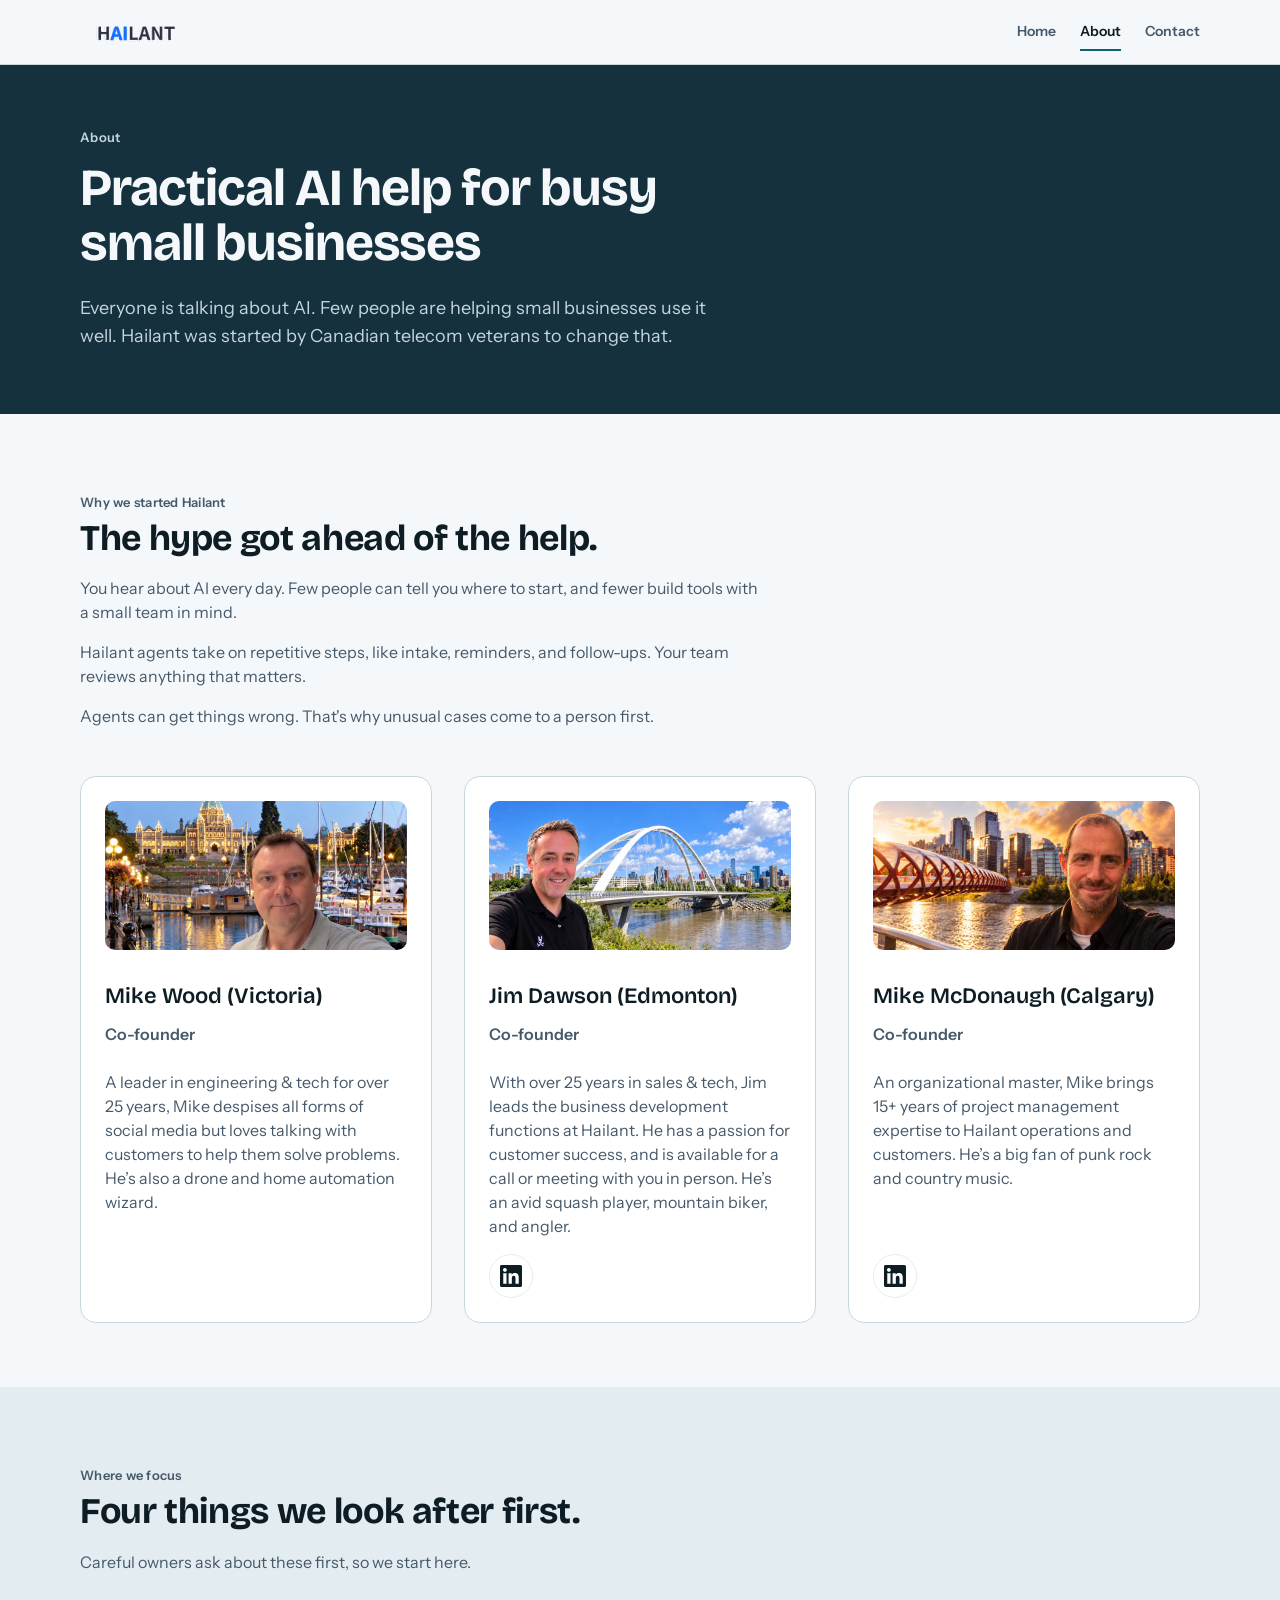
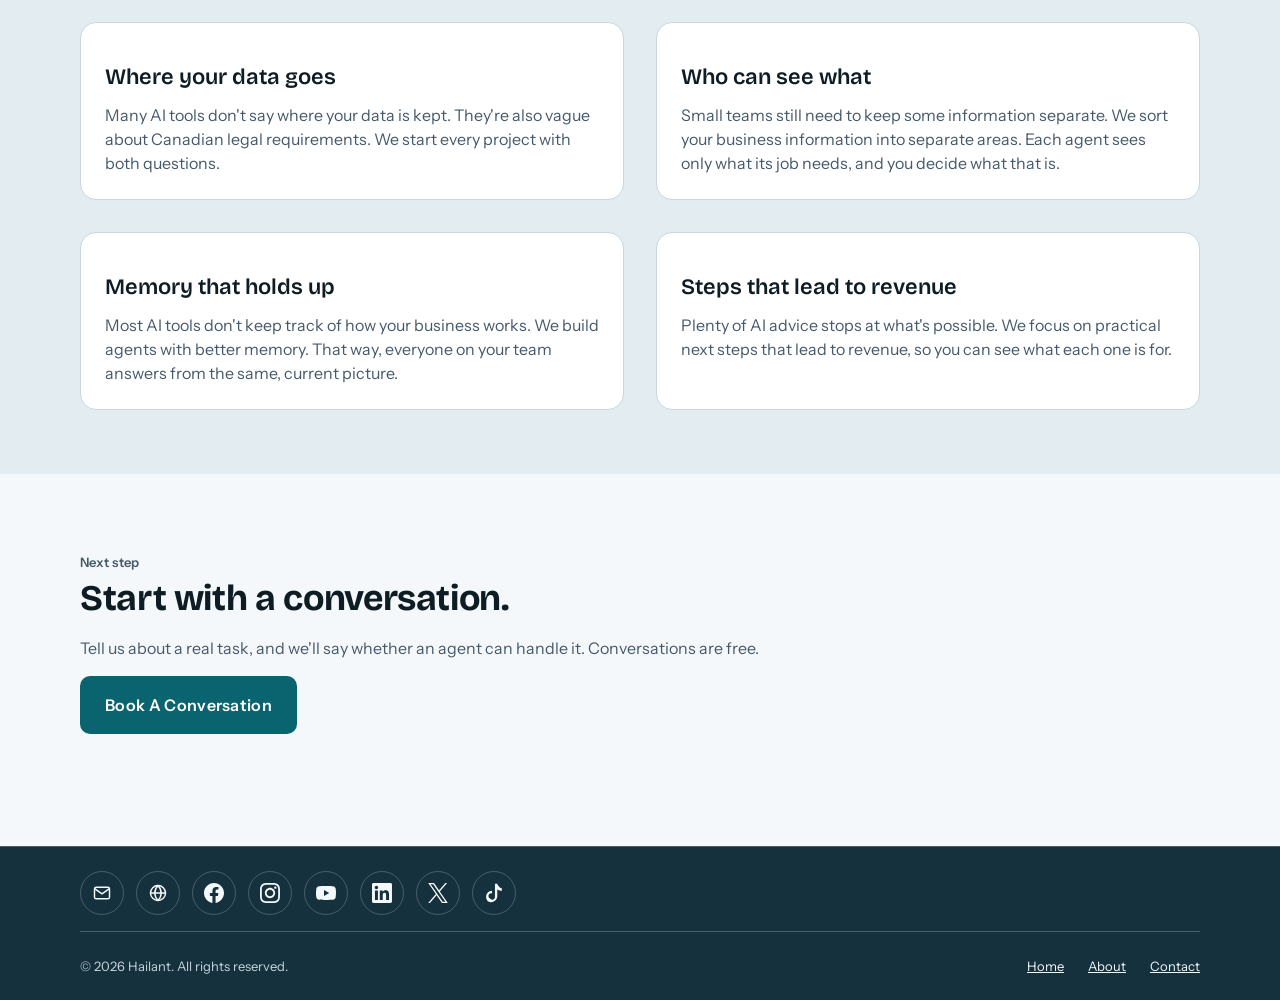
==== about.html @ cb589048 "Point the footer website icon at https://hailant.ca Co-Authored-By: Claude Sonnet 5.5 <noreply@anthr" ====
<!doctype html>
<html lang="en-CA">
<head>
  <meta charset="utf-8">
  <meta name="viewport" content="width=device-width, initial-scale=1">
  <meta name="color-scheme" content="light dark">
  <title>About | Hailant</title>
  <meta name="description" content="Hailant was started by Canadian telecom veterans to give small businesses practical AI help, with clear answers on data, access, and results.">
  <script>document.documentElement.classList.add('js');</script>
  <link rel="preconnect" href="https://fonts.googleapis.com">
  <link rel="preconnect" href="https://fonts.gstatic.com" crossorigin>
  <link href="https://fonts.googleapis.com/css2?family=Bricolage+Grotesque:wght@600;700&family=Instrument+Sans:wght@400;600&display=swap" rel="stylesheet">
  <link rel="stylesheet" href="styles.css">
</head>
<body>
  <a class="skip-link" href="#main">Skip to content</a>

  <header class="site-header">
    <div class="container">
      <a class="logo" href="index.html" aria-label="Hailant, home"><img src="hailant-logo.png" alt="Hailant" class="logo-img"></a>
      <button class="menu-toggle" type="button" aria-expanded="false" aria-controls="site-nav">
        <span class="menu-toggle-bars" aria-hidden="true"></span>
        Menu
      </button>
      <nav class="site-nav" id="site-nav" aria-label="Primary">
        <ul class="nav-list">
          <li><a href="index.html">Home</a></li>
          <li><a href="about.html" aria-current="page">About</a></li>
          <li><a href="contact.html">Contact</a></li>
        </ul>
      </nav>
    </div>
  </header>

  <main id="main">
    <section class="page-hero on-storm" aria-labelledby="page-title">
      <div class="container">
        <p class="eyebrow">About</p>
        <h1 id="page-title">Practical AI help for busy small businesses</h1>
        <p class="hero-lede">Everyone is talking about AI. Few people are helping small businesses use it well. Hailant was started by Canadian telecom veterans to change that.</p>
      </div>
    </section>

    <section class="section" aria-labelledby="story-title">
      <div class="container">
        <div class="section-head">
          <p class="eyebrow">Why we started Hailant</p>
          <h2 id="story-title">The hype got ahead of the help.</h2>
          <p>You hear about AI every day. Few people can tell you where to start, and fewer build tools with a small team in mind.</p>
          <p>Hailant agents take on repetitive steps, like intake, reminders, and follow-ups. Your team reviews anything that matters.</p>
          <p>Agents can get things wrong. That's why unusual cases come to a person first.</p>
        </div>

        <!-- Founder names, cities, photos, bios and LinkedIn links are all real. Mike Wood has no LinkedIn link by choice. -->
        <div class="card-grid founders" role="list" aria-label="Founders">
          <article class="card founder-card" role="listitem">
            <img class="founder-photo-wide" src="images/mike-wood-wide.jpg" width="1000" height="494" alt="Mike Wood in front of a harbour and a lit-up historic building at dusk" loading="lazy">
            <h3>Mike Wood (Victoria)</h3>
            <p class="founder-role">Co-founder</p>
            <p>A leader in engineering &amp; tech for over 25 years, Mike despises all forms of social media but loves talking with customers to help them solve problems. He&rsquo;s also a drone and home automation wizard.</p>
          </article>
          <article class="card founder-card" role="listitem">
            <img class="founder-photo-wide" src="images/jim-dawson-wide.jpg" width="1000" height="494" alt="Jim Dawson in front of an arched bridge and a city skyline" loading="lazy">
            <h3>Jim Dawson (Edmonton)</h3>
            <p class="founder-role">Co-founder</p>
            <p>With over 25 years in sales &amp; tech, Jim leads the business development functions at Hailant. He has a passion for customer success, and is available for a call or meeting with you in person. He&rsquo;s an avid squash player, mountain biker, and angler.</p>
            <a class="founder-link" href="https://www.linkedin.com/in/jim-dawson-88377924/" target="_blank" rel="noopener noreferrer" aria-label="Jim Dawson on LinkedIn" title="LinkedIn"><svg viewBox="0 0 256 256" width="22" height="22" fill="currentColor" aria-hidden="true" focusable="false"><path d="M218.123122,218.127392 L180.191928,218.127392 L180.191928,158.724263 C180.191928,144.559023 179.939053,126.323993 160.463756,126.323993 C140.707926,126.323993 137.685284,141.757585 137.685284,157.692986 L137.685284,218.123441 L99.7540894,218.123441 L99.7540894,95.9665207 L136.168036,95.9665207 L136.168036,112.660562 L136.677736,112.660562 C144.102746,99.9650027 157.908637,92.3824528 172.605689,92.9280076 C211.050535,92.9280076 218.138927,118.216023 218.138927,151.114151 L218.123122,218.127392 Z M56.9550587,79.2685282 C44.7981969,79.2707099 34.9413443,69.4171797 34.9391618,57.260052 C34.93698,45.1029244 44.7902948,35.2458562 56.9471566,35.2436736 C69.1040185,35.2414916 78.9608713,45.0950217 78.963054,57.2521493 C78.9641017,63.090208 76.6459976,68.6895714 72.5186979,72.8184433 C68.3913982,76.9473153 62.7929898,79.26748 56.9550587,79.2685282 M75.9206558,218.127392 L37.94995,218.127392 L37.94995,95.9665207 L75.9206558,95.9665207 L75.9206558,218.127392 Z M237.033403,0.0182577091 L18.8895249,0.0182577091 C8.57959469,-0.0980923971 0.124827038,8.16056231 -0.001,18.4706066 L-0.001,237.524091 C0.120519052,247.839103 8.57460631,256.105934 18.8895249,255.9977 L237.033403,255.9977 C247.368728,256.125818 255.855922,247.859464 255.999,237.524091 L255.999,18.4548016 C255.851624,8.12438979 247.363742,-0.133792868 237.033403,0.000790807055"/></svg></a>
          </article>
          <article class="card founder-card" role="listitem">
            <img class="founder-photo-wide" src="images/mike-mcdonaugh-wide.jpg" width="1000" height="494" alt="Mike McDonaugh in front of a pedestrian bridge and a city skyline at sunset" loading="lazy">
            <h3>Mike McDonaugh (Calgary)</h3>
            <p class="founder-role">Co-founder</p>
            <p>An organizational master, Mike brings 15+ years of project management expertise to Hailant operations and customers. He&rsquo;s a big fan of punk rock and country music.</p>
            <a class="founder-link" href="https://www.linkedin.com/in/mike-mcdonaugh-pm/" target="_blank" rel="noopener noreferrer" aria-label="Mike McDonaugh on LinkedIn" title="LinkedIn"><svg viewBox="0 0 256 256" width="22" height="22" fill="currentColor" aria-hidden="true" focusable="false"><path d="M218.123122,218.127392 L180.191928,218.127392 L180.191928,158.724263 C180.191928,144.559023 179.939053,126.323993 160.463756,126.323993 C140.707926,126.323993 137.685284,141.757585 137.685284,157.692986 L137.685284,218.123441 L99.7540894,218.123441 L99.7540894,95.9665207 L136.168036,95.9665207 L136.168036,112.660562 L136.677736,112.660562 C144.102746,99.9650027 157.908637,92.3824528 172.605689,92.9280076 C211.050535,92.9280076 218.138927,118.216023 218.138927,151.114151 L218.123122,218.127392 Z M56.9550587,79.2685282 C44.7981969,79.2707099 34.9413443,69.4171797 34.9391618,57.260052 C34.93698,45.1029244 44.7902948,35.2458562 56.9471566,35.2436736 C69.1040185,35.2414916 78.9608713,45.0950217 78.963054,57.2521493 C78.9641017,63.090208 76.6459976,68.6895714 72.5186979,72.8184433 C68.3913982,76.9473153 62.7929898,79.26748 56.9550587,79.2685282 M75.9206558,218.127392 L37.94995,218.127392 L37.94995,95.9665207 L75.9206558,95.9665207 L75.9206558,218.127392 Z M237.033403,0.0182577091 L18.8895249,0.0182577091 C8.57959469,-0.0980923971 0.124827038,8.16056231 -0.001,18.4706066 L-0.001,237.524091 C0.120519052,247.839103 8.57460631,256.105934 18.8895249,255.9977 L237.033403,255.9977 C247.368728,256.125818 255.855922,247.859464 255.999,237.524091 L255.999,18.4548016 C255.851624,8.12438979 247.363742,-0.133792868 237.033403,0.000790807055"/></svg></a>
          </article>
        </div>
      </div>
    </section>

    <section class="section process" aria-labelledby="gaps-title">
      <div class="container">
        <div class="section-head">
          <p class="eyebrow">Where we focus</p>
          <h2 id="gaps-title">Four things we look after first.</h2>
          <p>Careful owners ask about these first, so we start here.</p>
        </div>

        <div class="card-grid card-grid-2">
          <article class="card">
            <h3>Where your data goes</h3>
            <p>Many AI tools don't say where your data is kept. They're also vague about Canadian legal requirements. We start every project with both questions.</p>
          </article>

          <article class="card">
            <h3>Who can see what</h3>
            <p>Small teams still need to keep some information separate. We sort your business information into separate areas. Each agent sees only what its job needs, and you decide what that is.</p>
          </article>

          <article class="card">
            <h3>Memory that holds up</h3>
            <p>Most AI tools don't keep track of how your business works. We build agents with better memory. That way, everyone on your team answers from the same, current picture.</p>
          </article>

          <article class="card">
            <h3>Steps that lead to revenue</h3>
            <p>Plenty of AI advice stops at what's possible. We focus on practical next steps that lead to revenue, so you can see what each one is for.</p>
          </article>
        </div>
      </div>
    </section>

    <section class="section" aria-labelledby="cta-title">
      <div class="container">
        <div class="section-head">
          <p class="eyebrow">Next step</p>
          <h2 id="cta-title">Start with a conversation.</h2>
          <p>Tell us about a real task, and we'll say whether an agent can handle it. Conversations are free.</p>
          <p><a class="btn btn-brand btn-lg" href="contact.html">Book A Conversation</a></p>
        </div>
      </div>
    </section>
  </main>

  <footer class="site-footer">
    <div class="container social-row">
      <!-- TODO: replace the Facebook, Instagram, YouTube, LinkedIn, X and TikTok links with Hailant's own profile URLs. -->
      <ul class="social-links" aria-label="Find us online">
          <li><a href="mailto:info@hailant.ca" aria-label="Email" title="Email"><svg viewBox="0 0 24 24" width="18" height="18" fill="none" stroke="currentColor" stroke-width="1.75" stroke-linecap="round" stroke-linejoin="round" aria-hidden="true" focusable="false"><rect x="3" y="5" width="18" height="14" rx="2"/><path d="M3.5 7l8.5 6 8.5-6"/></svg></a></li>
          <li><a href="https://hailant.ca" aria-label="Website" title="Website"><svg viewBox="0 0 24 24" width="18" height="18" fill="none" stroke="currentColor" stroke-width="1.75" stroke-linecap="round" stroke-linejoin="round" aria-hidden="true" focusable="false"><circle cx="12" cy="12" r="9"/><path d="M3 12h18"/><path d="M12 3c2.5 2.6 3.8 5.6 3.8 9s-1.3 6.4-3.8 9c-2.5-2.6-3.8-5.6-3.8-9S9.5 5.6 12 3z"/></svg></a></li>
          <li><a href="https://www.facebook.com/" target="_blank" rel="noopener noreferrer" aria-label="Facebook" title="Facebook"><svg viewBox="0 0 256 256" width="18" height="18" fill="currentColor" aria-hidden="true" focusable="false"><path d="M256,128 C256,57.3075 198.6925,0 128,0 C57.3075,0 0,57.3075 0,128 C0,191.8885 46.80775,244.8425 108,254.445 L108,165 L75.5,165 L75.5,128 L108,128 L108,99.8 C108,67.72 127.1095,50 156.3475,50 C170.35175,50 185,52.5 185,52.5 L185,84 L168.8595,84 C152.95875,84 148,93.86675 148,103.98925 L148,128 L183.5,128 L177.825,165 L148,165 L148,254.445 C209.19225,244.8425 256,191.8885 256,128"/></svg></a></li>
          <li><a href="https://www.instagram.com/" target="_blank" rel="noopener noreferrer" aria-label="Instagram" title="Instagram"><svg viewBox="0 0 256 256" width="18" height="18" fill="currentColor" aria-hidden="true" focusable="false"><path d="M127.999746,23.06353 C162.177385,23.06353 166.225393,23.1936027 179.722476,23.8094161 C192.20235,24.3789926 198.979853,26.4642218 203.490736,28.2166477 C209.464938,30.5386501 213.729395,33.3128586 218.208268,37.7917319 C222.687141,42.2706052 225.46135,46.5350617 227.782844,52.5092638 C229.535778,57.0201472 231.621007,63.7976504 232.190584,76.277016 C232.806397,89.7746075 232.93647,93.8226147 232.93647,128.000254 C232.93647,162.177893 232.806397,166.225901 232.190584,179.722984 C231.621007,192.202858 229.535778,198.980361 227.782844,203.491244 C225.46135,209.465446 222.687141,213.729903 218.208268,218.208776 C213.729395,222.687649 209.464938,225.461858 203.490736,227.783352 C198.979853,229.536286 192.20235,231.621516 179.722476,232.191092 C166.227425,232.806905 162.179418,232.936978 127.999746,232.936978 C93.8200742,232.936978 89.772067,232.806905 76.277016,232.191092 C63.7971424,231.621516 57.0196391,229.536286 52.5092638,227.783352 C46.5345536,225.461858 42.2700971,222.687649 37.7912238,218.208776 C33.3123505,213.729903 30.538142,209.465446 28.2166477,203.491244 C26.4637138,198.980361 24.3784845,192.202858 23.808908,179.723492 C23.1930946,166.225901 23.0630219,162.177893 23.0630219,128.000254 C23.0630219,93.8226147 23.1930946,89.7746075 23.808908,76.2775241 C24.3784845,63.7976504 26.4637138,57.0201472 28.2166477,52.5092638 C30.538142,46.5350617 33.3123505,42.2706052 37.7912238,37.7917319 C42.2700971,33.3128586 46.5345536,30.5386501 52.5092638,28.2166477 C57.0196391,26.4642218 63.7971424,24.3789926 76.2765079,23.8094161 C89.7740994,23.1936027 93.8221066,23.06353 127.999746,23.06353 M127.999746,0 C93.2367791,0 88.8783247,0.147348072 75.2257637,0.770274749 C61.601148,1.39218523 52.2968794,3.55566141 44.1546281,6.72008828 C35.7374966,9.99121548 28.5992446,14.3679613 21.4833489,21.483857 C14.3674532,28.5997527 9.99070739,35.7380046 6.71958019,44.1551362 C3.55515331,52.2973875 1.39167714,61.6016561 0.769766653,75.2262718 C0.146839975,88.8783247 0,93.2372872 0,128.000254 C0,162.763221 0.146839975,167.122183 0.769766653,180.774236 C1.39167714,194.398852 3.55515331,203.703121 6.71958019,211.845372 C9.99070739,220.261995 14.3674532,227.400755 21.4833489,234.516651 C28.5992446,241.632547 35.7374966,246.009293 44.1546281,249.28042 C52.2968794,252.444847 61.601148,254.608323 75.2257637,255.230233 C88.8783247,255.85316 93.2367791,256 127.999746,256 C162.762713,256 167.121675,255.85316 180.773728,255.230233 C194.398344,254.608323 203.702613,252.444847 211.844864,249.28042 C220.261995,246.009293 227.400247,241.632547 234.516143,234.516651 C241.632039,227.400755 246.008785,220.262503 249.279912,211.845372 C252.444339,203.703121 254.607815,194.398852 255.229725,180.774236 C255.852652,167.122183 256,162.763221 256,128.000254 C256,93.2372872 255.852652,88.8783247 255.229725,75.2262718 C254.607815,61.6016561 252.444339,52.2973875 249.279912,44.1551362 C246.008785,35.7380046 241.632039,28.5997527 234.516143,21.483857 C227.400247,14.3679613 220.261995,9.99121548 211.844864,6.72008828 C203.702613,3.55566141 194.398344,1.39218523 180.773728,0.770274749 C167.121675,0.147348072 162.762713,0 127.999746,0 Z M127.999746,62.2703115 C91.698262,62.2703115 62.2698034,91.69877 62.2698034,128.000254 C62.2698034,164.301738 91.698262,193.730197 127.999746,193.730197 C164.30123,193.730197 193.729689,164.301738 193.729689,128.000254 C193.729689,91.69877 164.30123,62.2703115 127.999746,62.2703115 Z M127.999746,170.667175 C104.435741,170.667175 85.3328252,151.564259 85.3328252,128.000254 C85.3328252,104.436249 104.435741,85.3333333 127.999746,85.3333333 C151.563751,85.3333333 170.666667,104.436249 170.666667,128.000254 C170.666667,151.564259 151.563751,170.667175 127.999746,170.667175 Z M211.686338,59.6734287 C211.686338,68.1566129 204.809755,75.0337031 196.326571,75.0337031 C187.843387,75.0337031 180.966297,68.1566129 180.966297,59.6734287 C180.966297,51.1902445 187.843387,44.3136624 196.326571,44.3136624 C204.809755,44.3136624 211.686338,51.1902445 211.686338,59.6734287 Z"/></svg></a></li>
          <li><a href="https://www.youtube.com/" target="_blank" rel="noopener noreferrer" aria-label="YouTube" title="YouTube"><svg viewBox="0 0 256 180" width="18" height="18" fill="currentColor" fill-rule="evenodd" aria-hidden="true" focusable="false"><path d="M250.346231,28.0746923 C247.358133,17.0320558 238.732098,8.40602109 227.689461,5.41792308 C207.823743,0 127.868333,0 127.868333,0 C127.868333,0 47.9129229,0.164179487 28.0472049,5.58210256 C17.0045684,8.57020058 8.37853373,17.1962353 5.39043571,28.2388718 C-0.618533519,63.5374615 -2.94988224,117.322662 5.5546152,151.209308 C8.54271322,162.251944 17.1687479,170.877979 28.2113844,173.866077 C48.0771024,179.284 128.032513,179.284 128.032513,179.284 C128.032513,179.284 207.987923,179.284 227.853641,173.866077 C238.896277,170.877979 247.522312,162.251944 250.51041,151.209308 C256.847738,115.861464 258.801474,62.1091 250.346231,28.0746923 Z M102.420513 128.06 L168.749025 89.642 L102.420513 51.224 Z"/></svg></a></li>
          <li><a href="https://www.linkedin.com/" target="_blank" rel="noopener noreferrer" aria-label="LinkedIn" title="LinkedIn"><svg viewBox="0 0 256 256" width="18" height="18" fill="currentColor" aria-hidden="true" focusable="false"><path d="M218.123122,218.127392 L180.191928,218.127392 L180.191928,158.724263 C180.191928,144.559023 179.939053,126.323993 160.463756,126.323993 C140.707926,126.323993 137.685284,141.757585 137.685284,157.692986 L137.685284,218.123441 L99.7540894,218.123441 L99.7540894,95.9665207 L136.168036,95.9665207 L136.168036,112.660562 L136.677736,112.660562 C144.102746,99.9650027 157.908637,92.3824528 172.605689,92.9280076 C211.050535,92.9280076 218.138927,118.216023 218.138927,151.114151 L218.123122,218.127392 Z M56.9550587,79.2685282 C44.7981969,79.2707099 34.9413443,69.4171797 34.9391618,57.260052 C34.93698,45.1029244 44.7902948,35.2458562 56.9471566,35.2436736 C69.1040185,35.2414916 78.9608713,45.0950217 78.963054,57.2521493 C78.9641017,63.090208 76.6459976,68.6895714 72.5186979,72.8184433 C68.3913982,76.9473153 62.7929898,79.26748 56.9550587,79.2685282 M75.9206558,218.127392 L37.94995,218.127392 L37.94995,95.9665207 L75.9206558,95.9665207 L75.9206558,218.127392 Z M237.033403,0.0182577091 L18.8895249,0.0182577091 C8.57959469,-0.0980923971 0.124827038,8.16056231 -0.001,18.4706066 L-0.001,237.524091 C0.120519052,247.839103 8.57460631,256.105934 18.8895249,255.9977 L237.033403,255.9977 C247.368728,256.125818 255.855922,247.859464 255.999,237.524091 L255.999,18.4548016 C255.851624,8.12438979 247.363742,-0.133792868 237.033403,0.000790807055"/></svg></a></li>
          <li><a href="https://x.com/" target="_blank" rel="noopener noreferrer" aria-label="X" title="X"><svg viewBox="0 0 251 256" width="18" height="18" fill="currentColor" aria-hidden="true" focusable="false"><path d="M149.078767,108.398529 L242.331303,0 L220.233437,0 L139.262272,94.1209195 L74.5908396,0 L0,0 L97.7958952,142.3275 L0,256 L22.0991185,256 L107.606755,156.605109 L175.904525,256 L250.495364,256 L149.07334,108.398529 L149.078767,108.398529 Z M118.810995,143.581438 L108.902233,129.408828 L30.0617399,16.6358981 L64.0046968,16.6358981 L127.629893,107.647252 L137.538655,121.819862 L220.243874,240.120681 L186.300917,240.120681 L118.810995,143.586865 L118.810995,143.581438 Z"/></svg></a></li>
          <li><a href="https://www.tiktok.com/" target="_blank" rel="noopener noreferrer" aria-label="TikTok" title="TikTok"><svg viewBox="0 0 256 290" width="18" height="18" fill="currentColor" aria-hidden="true" focusable="false"><path d="M175.80259,92.8487613 C194.485518,106.192575 217.363889,114.044389 242.074913,114.044389 L242.074913,76.6308799 C228.281375,73.6942679 216.070311,66.4897401 206.889179,56.4687254 C191.173639,46.6671128 179.851103,30.4968842 176.531282,11.5707278 L141.8876,11.5707278 L141.8876,201.414056 C141.809172,223.545865 123.839052,241.466346 101.678453,241.466346 C88.6195635,241.466346 77.0180599,235.24466 69.6705734,225.606854 C56.5501325,218.98806 47.5526631,205.400025 47.5526631,189.708311 C47.5526631,167.51495 65.5525657,149.521004 87.760818,149.521004 C92.0158278,149.521004 96.1169583,150.183182 99.9639399,151.403295 L99.9639399,113.580765 C52.272289,114.565593 13.9166419,153.513923 13.9166419,201.415048 C13.9166419,225.326893 23.4680767,247.004014 38.9701714,262.842657 C52.9553144,272.228299 69.7906985,277.70243 87.9037768,277.70243 C136.449209,277.70243 175.803582,238.367912 175.803582,189.846306 L175.803582,92.8487613 L175.80259,92.8487613 Z"/></svg></a></li>
      </ul>
    </div>
    <div class="container">
      <p>&copy; 2026 Hailant. All rights reserved.</p>
      <nav aria-label="Footer">
        <ul class="footer-nav">
          <li><a href="index.html">Home</a></li>
          <li><a href="about.html">About</a></li>
          <li><a href="contact.html">Contact</a></li>
        </ul>
      </nav>
    </div>
  </footer>

  <script src="site.js"></script>
</body>
</html>
---- styles.css ----
/* ---------- Hailant design tokens ---------- */
:root {
  --surface: #f5f8fa;
  --surface-raised: #ffffff;
  --surface-sunken: #e3ecf0;
  --ink: #0e1c24;
  --ink-muted: #46596a;
  --border: #c9d6dc;
  --border-strong: #5f7b8b;
  --brand: #0a6470;
  --on-brand: #ffffff;
  --storm: #16313e;
  --on-storm: #f5f8fa;
  --on-storm-muted: #c5d5dd;
  --on-storm-line: rgba(245, 248, 250, 0.22);
  --accent: #f26a21;
  --on-accent: #0e1c24;
  --focus: #0a6470;
  --critical: #b42318;

  --space-1: 4px;
  --space-2: 8px;
  --space-3: 12px;
  --space-4: 16px;
  --space-6: 24px;
  --space-8: 32px;
  --space-12: 48px;
  --space-16: 64px;

  --radius-sm: 6px;
  --radius-md: 10px;
  --radius-lg: 16px;
  --radius-pill: 999px;

  --shadow-raised: 0 4px 16px rgba(14, 28, 36, 0.12);

  --font-display: "Bricolage Grotesque", "Avenir Next", "Segoe UI", system-ui, sans-serif;
  --font-sans: "Instrument Sans", "Segoe UI", system-ui, sans-serif;
}

@media (prefers-color-scheme: dark) {
  :root {
    --surface: #0b151b;
    --surface-raised: #12212a;
    --surface-sunken: #1b3340;
    --ink: #eaf2f5;
    --ink-muted: #a3b6c0;
    --border: #29414d;
    --border-strong: #6f8a97;
    --brand: #4fc3d0;
    --on-brand: #0b151b;
    --storm: #2d5d73;
    --on-storm: #eaf2f5;
    --on-storm-muted: #dbe8ee;
    --on-storm-line: rgba(234, 242, 245, 0.28);
    --accent: #ff8a4d;
    --on-accent: #0e1c24;
    --focus: #7fd8e2;
    --critical: #ff9188;
    --shadow-raised: 0 4px 16px rgba(0, 0, 0, 0.5);
  }
}

/* ---------- Base ---------- */
*, *::before, *::after { box-sizing: border-box; }

html {
  scroll-behavior: smooth;
  scroll-padding-top: 80px;
  -webkit-text-size-adjust: 100%;
}

body {
  margin: 0;
  background: var(--surface);
  color: var(--ink);
  font: 400 16px/24px var(--font-sans);
}

h1, h2, h3 {
  margin: 0;
  font-family: var(--font-display);
  color: inherit;
}

p { margin: 0; }
ul, ol { margin: 0; padding: 0; list-style: none; }
a { color: var(--brand); }

:focus-visible {
  outline: 2px solid var(--focus);
  outline-offset: 2px;
}

.on-storm :focus-visible,
.site-footer :focus-visible { outline-color: var(--on-storm); }

.container {
  width: min(1120px, 100% - 2 * var(--space-4));
  margin-inline: auto;
}

.skip-link {
  position: absolute;
  left: var(--space-4);
  top: -80px;
  z-index: 20;
  padding: var(--space-3) var(--space-4);
  background: var(--brand);
  color: var(--on-brand);
  border-radius: var(--radius-md);
  font-weight: 600;
  text-decoration: none;
}
.skip-link:focus { top: var(--space-2); }

.eyebrow {
  font-size: 13px;
  line-height: 16px;
  font-weight: 600;
  letter-spacing: 0.02em;
  color: var(--brand);
}
.on-storm .eyebrow { color: var(--on-storm-muted); }

.section { padding-block: var(--space-16); }

.section-head { max-width: 680px; margin-bottom: var(--space-12); }
.section-head h2 {
  margin-top: var(--space-2);
  font-size: clamp(28px, 4vw, 36px);
  line-height: 1.17;
  font-weight: 700;
  letter-spacing: -0.01em;
}
.section-head p { margin-top: var(--space-4); color: var(--ink-muted); }
.on-storm .section-head p { color: var(--on-storm-muted); }

/* ---------- Buttons ---------- */
.btn {
  display: inline-flex;
  align-items: center;
  justify-content: center;
  gap: var(--space-2);
  padding: var(--space-3) var(--space-4);
  border: 1px solid transparent;
  border-radius: var(--radius-md);
  font: 600 14px/20px var(--font-sans);
  letter-spacing: 0.02em;
  text-decoration: none;
  cursor: pointer;
  transition: filter 150ms ease-out, background-color 150ms ease-out;
}
.btn:hover { filter: brightness(0.92); }
.btn-lg { padding: var(--space-4) var(--space-6); font-size: 16px; line-height: 24px; }
.btn-brand { background: var(--brand); color: var(--on-brand); }
.btn-ember { background: var(--accent); color: var(--on-accent); }
.btn-ghost {
  background: transparent;
  color: var(--on-storm);
  border-color: var(--on-storm-muted);
}
.btn-ghost:hover { filter: none; background: var(--on-storm-line); }

/* ---------- Header ---------- */
.site-header {
  position: sticky;
  top: 0;
  z-index: 10;
  background: var(--surface);
  border-bottom: 1px solid var(--border);
}
.site-header .container {
  display: flex;
  align-items: center;
  justify-content: space-between;
  gap: var(--space-4);
  min-height: 64px;
}
.logo {
  display: inline-flex;
  align-items: center;
  text-decoration: none;
}
.logo-img {
  height: 28px;
  width: auto;
  display: block;
}
.nav-list { display: flex; align-items: center; gap: var(--space-6); }
.nav-list a {
  display: inline-block;
  padding-block: var(--space-2);
  font-size: 14px;
  line-height: 20px;
  font-weight: 600;
  color: var(--ink-muted);
  text-decoration: none;
  border-bottom: 2px solid transparent;
  transition: color 150ms ease-out, border-color 150ms ease-out;
}
.nav-list a:hover { color: var(--ink); border-bottom-color: var(--brand); }
.nav-list a[aria-current="page"] { color: var(--ink); border-bottom-color: var(--brand); }

.menu-toggle {
  display: none;
  align-items: center;
  gap: var(--space-2);
  padding: var(--space-2) var(--space-3);
  background: transparent;
  color: var(--ink);
  border: 1px solid var(--border-strong);
  border-radius: var(--radius-md);
  font: 600 14px/20px var(--font-sans);
  cursor: pointer;
}
.menu-toggle-bars,
.menu-toggle-bars::before,
.menu-toggle-bars::after {
  display: block;
  width: 16px;
  height: 2px;
  background: currentColor;
  border-radius: 1px;
}
.menu-toggle-bars { position: relative; }
.menu-toggle-bars::before,
.menu-toggle-bars::after { content: ""; position: absolute; left: 0; }
.menu-toggle-bars::before { top: -5px; }
.menu-toggle-bars::after { top: 5px; }

/* ---------- Page header (About, AI News) ---------- */
.page-hero {
  background: var(--storm);
  color: var(--on-storm);
  padding-block: var(--space-16);
}
.page-hero h1 {
  max-width: 20ch;
  margin-top: var(--space-4);
  font-size: clamp(36px, 5vw, 52px);
  line-height: 1.05;
  font-weight: 700;
  letter-spacing: -0.02em;
}
.page-hero .hero-lede { margin-top: var(--space-6); }

.section-head h1 {
  margin-top: var(--space-2);
  font-size: clamp(28px, 4vw, 36px);
  line-height: 1.17;
  font-weight: 700;
  letter-spacing: -0.01em;
}

.placeholder-note {
  margin-top: var(--space-4);
  font-size: 13px;
  line-height: 20px;
  color: var(--ink-muted);
}
.card-meta { margin-top: var(--space-4); font-size: 13px; line-height: 20px; color: var(--ink-muted); }
.card h3 a { color: inherit; text-decoration: none; }
.card h3 a:hover { text-decoration: underline; text-decoration-color: var(--brand); text-underline-offset: 4px; }
/* Two columns on desktop (for sets of four), one column on narrow screens */
.card-grid.card-grid-2 { grid-template-columns: repeat(auto-fit, minmax(min(100%, 420px), 1fr)); }

/* Offer group under the Services intro cards */
.offer-group { margin-top: var(--space-12); }
.offer-group > .eyebrow { margin-bottom: var(--space-6); }
.card-cta { background: var(--surface-sunken); }
.card-cta > p { margin-bottom: var(--space-6); }
.card-cta .btn { margin-top: auto; align-self: flex-start; }

/* ---------- Blog post ---------- */
.page-hero.post-hero h1 { max-width: 26ch; }
.back-link {
  display: inline-block;
  color: var(--on-storm-muted);
  text-decoration: none;
}
.back-link:hover { color: var(--on-storm); text-decoration: underline; text-underline-offset: 4px; }
.post-meta {
  margin-top: var(--space-4);
  font-size: 14px;
  line-height: 20px;
  color: var(--on-storm-muted);
}
.post-body { max-width: 68ch; }
.post-body > * + * { margin-top: var(--space-4); }
.post-body h2 {
  margin-top: var(--space-8);
  font-size: 24px;
  line-height: 32px;
  font-weight: 600;
}
.post-body ul { list-style: disc; padding-left: var(--space-6); }
.post-body li + li { margin-top: var(--space-2); }
.post-footer {
  max-width: 68ch;
  margin-top: var(--space-12);
  padding-top: var(--space-6);
  border-top: 1px solid var(--border);
}

/* ---------- Hero ---------- */
.hero {
  background: var(--storm);
  color: var(--on-storm);
  padding-block: var(--space-16);
}
.hero .container {
  display: grid;
  grid-template-columns: minmax(0, 1.15fr) minmax(0, 0.85fr);
  align-items: center;
  gap: var(--space-12);
}
.hero h1 {
  margin-top: var(--space-4);
  font-size: clamp(40px, 6vw, 64px);
  line-height: 1;
  font-weight: 700;
  letter-spacing: -0.02em;
}
.hero-lede {
  max-width: 54ch;
  margin-top: var(--space-6);
  font-size: 18px;
  line-height: 28px;
  color: var(--on-storm-muted);
}
.hero-actions {
  display: flex;
  flex-wrap: wrap;
  gap: var(--space-4);
  margin-top: var(--space-8);
}
.hero-note {
  margin-top: var(--space-6);
  font-size: 13px;
  line-height: 20px;
  color: var(--on-storm-muted);
}
.hero-motif { width: 100%; max-width: 440px; justify-self: end; height: auto; }
.hero-motif .b-ice { fill: var(--surface-sunken); }
.hero-motif .b-brand { fill: var(--brand); }
.hero-motif .b-pale { fill: var(--on-storm); }
.hero-motif .b-ink { fill: var(--ink); }
.hero-motif .cut { fill: var(--storm); }
.hero-motif .hail { fill: var(--on-storm); opacity: 0.22; }

/* ---------- Services ---------- */
.card-grid {
  display: grid;
  grid-template-columns: repeat(auto-fit, minmax(min(100%, 300px), 1fr));
  gap: var(--space-8);
}
.card {
  display: flex;
  flex-direction: column;
  padding: var(--space-6);
  background: var(--surface-raised);
  border: 1px solid var(--border);
  border-radius: var(--radius-lg);
}
.card-index {
  display: flex;
  align-items: center;
  gap: var(--space-2);
  font-size: 13px;
  line-height: 16px;
  font-weight: 600;
  letter-spacing: 0.02em;
  color: var(--brand);
}
.card-index::before {
  content: "";
  width: 12px;
  height: 12px;
  border-radius: var(--radius-pill);
  background: var(--brand);
}
.card h3 {
  margin-top: var(--space-4);
  font-size: 22px;
  line-height: 28px;
  font-weight: 600;
}
.card > p { margin-top: var(--space-3); color: var(--ink-muted); }
.card ul {
  margin-top: var(--space-6);
  padding-top: var(--space-4);
  border-top: 1px solid var(--border);
  display: grid;
  gap: var(--space-3);
  font-size: 14px;
  line-height: 20px;
}
.card li { position: relative; padding-left: var(--space-6); }
.card li::before {
  content: "";
  position: absolute;
  left: var(--space-1);
  top: 6px;
  width: 8px;
  height: 8px;
  border-radius: var(--radius-pill);
  background: var(--border-strong);
}

/* ---------- Process ---------- */
.process { background: var(--surface-sunken); }
.steps {
  display: grid;
  grid-template-columns: repeat(4, minmax(0, 1fr));
  gap: var(--space-8);
  counter-reset: step;
}
.step { position: relative; padding-top: 64px; counter-increment: step; }
.step::before {
  content: counter(step);
  position: absolute;
  top: 0;
  left: 0;
  z-index: 1;
  display: grid;
  place-items: center;
  width: 44px;
  height: 44px;
  border-radius: var(--radius-pill);
  background: var(--brand);
  color: var(--on-brand);
  font: 700 20px/1 var(--font-display);
}
.step::after {
  content: "";
  position: absolute;
  top: 21px;
  left: 52px;
  right: calc(-1 * var(--space-8) + 8px);
  height: 2px;
  background: var(--border-strong);
}
.step:last-child::after { display: none; }
.step h3 { font-size: 22px; line-height: 28px; font-weight: 600; }
.step p { margin-top: var(--space-2); color: var(--ink-muted); font-size: 15px; line-height: 22px; }
.step .output {
  margin-top: var(--space-4);
  padding-top: var(--space-3);
  border-top: 1px solid var(--border-strong);
  font-size: 13px;
  line-height: 20px;
  color: var(--ink);
}
.step .output strong { font-weight: 600; }

/* ---------- Contact ---------- */
.contact { background: var(--storm); color: var(--on-storm); }
.contact-layout {
  display: grid;
  grid-template-columns: minmax(0, 1.2fr) minmax(0, 0.8fr);
  gap: var(--space-12);
  align-items: start;
}
.form-card {
  padding: var(--space-8);
  background: var(--surface-raised);
  color: var(--ink);
  border-radius: var(--radius-lg);
  box-shadow: var(--shadow-raised);
}
.form-card h3 { font-size: 22px; line-height: 28px; font-weight: 600; }
.form-card .form-intro { margin-top: var(--space-2); color: var(--ink-muted); font-size: 14px; line-height: 20px; }
.form-grid {
  margin-top: var(--space-6);
  display: grid;
  grid-template-columns: repeat(2, minmax(0, 1fr));
  gap: var(--space-4);
}
.field { display: grid; gap: var(--space-2); }
.field.full { grid-column: 1 / -1; }
.field label { font-size: 13px; line-height: 16px; font-weight: 600; letter-spacing: 0.02em; }
.field .req { color: var(--critical); }
.field input, .field select, .field textarea {
  width: 100%;
  padding: var(--space-3) var(--space-4);
  background: var(--surface);
  color: var(--ink);
  border: 1px solid var(--border-strong);
  border-radius: var(--radius-md);
  font: 400 16px/24px var(--font-sans);
}
.field textarea { min-height: 120px; resize: vertical; }
.form-actions { margin-top: var(--space-6); display: flex; flex-wrap: wrap; align-items: center; gap: var(--space-4); }
.form-actions .fine { font-size: 12px; line-height: 16px; color: var(--ink-muted); max-width: 32ch; }

.offices h3 { font-size: 22px; line-height: 28px; font-weight: 600; }
.office-list { margin-top: var(--space-4); }
.office-list li {
  padding-block: var(--space-4);
  border-top: 1px solid var(--on-storm-line);
}
.office-list li:last-child { border-bottom: 1px solid var(--on-storm-line); }
.office-city { font: 600 18px/24px var(--font-display); }
.office-region { font-size: 14px; line-height: 20px; color: var(--on-storm-muted); }
.direct { margin-top: var(--space-6); font-size: 14px; line-height: 20px; color: var(--on-storm-muted); }
.direct a { color: var(--on-storm); font-weight: 600; }

/* ---------- Footer ---------- */
.site-footer {
  background: var(--storm);
  color: var(--on-storm-muted);
  border-top: 1px solid var(--on-storm-line);
  font-size: 13px;
  line-height: 20px;
}
.site-footer .container {
  display: flex;
  flex-wrap: wrap;
  align-items: center;
  justify-content: space-between;
  gap: var(--space-4);
  padding-block: var(--space-6);
}
.site-footer a { color: var(--on-storm); }

/* Find us online row */
.site-footer .social-row {
  display: grid;
  gap: var(--space-3);
  padding-block: var(--space-6) var(--space-4);
  border-bottom: 1px solid var(--on-storm-line);
}
.social-links { display: flex; flex-wrap: wrap; gap: var(--space-3); }
.site-footer .social-links a {
  display: inline-flex;
  align-items: center;
  justify-content: center;
  width: 44px;
  height: 44px;
  border: 1px solid var(--on-storm-line);
  border-radius: var(--radius-pill);
  text-decoration: none;
  transition: background-color 150ms ease-out;
}
.site-footer .social-links a:hover { background: var(--on-storm-line); }
.social-links svg { flex: none; width: 20px; height: 20px; }
.footer-nav { display: flex; gap: var(--space-6); }

/* ---------- Responsive ---------- */
@media (max-width: 960px) {
  .hero .container,
  .contact-layout { grid-template-columns: minmax(0, 1fr); }
  .hero-motif { justify-self: start; max-width: 360px; }

  .steps { grid-template-columns: minmax(0, 1fr); gap: 0; }
  .step { padding: 0 0 var(--space-8) 72px; min-height: 64px; }
  .step:last-child { padding-bottom: 0; }
  .step::after {
    top: 52px;
    bottom: var(--space-2);
    left: 21px;
    right: auto;
    width: 2px;
    height: auto;
  }
}

/* Collapsible menu on narrow screens (only when JS is available) */
@media (max-width: 720px) {
  .js .menu-toggle { display: inline-flex; }
  .js .site-nav {
    display: none;
    position: absolute;
    top: 100%;
    left: 0;
    right: 0;
    background: var(--surface);
    border-bottom: 1px solid var(--border);
    box-shadow: var(--shadow-raised);
  }
  .js .site-nav.is-open { display: block; }
  .js .nav-list {
    flex-direction: column;
    align-items: stretch;
    gap: 0;
    width: min(1120px, 100% - 2 * var(--space-4));
    margin-inline: auto;
    padding-block: var(--space-2);
  }
  .js .nav-list li + li { border-top: 1px solid var(--border); }
  .js .nav-list a {
    display: block;
    padding-block: var(--space-3);
    border-bottom: 0;
    border-left: 3px solid transparent;
    padding-left: var(--space-3);
  }
  .js .nav-list a:hover,
  .js .nav-list a[aria-current="page"] { border-left-color: var(--brand); }
}

@media (max-width: 600px) {
  .section { padding-block: var(--space-12); }
  .hero { padding-block: var(--space-12); }
  .page-hero { padding-block: var(--space-12); }
  .nav-list { gap: var(--space-4); }
  .footer-nav { flex-wrap: wrap; gap: var(--space-3) var(--space-6); }
  .hero-actions .btn { width: 100%; }
  .form-card { padding: var(--space-6) var(--space-4); }
  .form-grid { grid-template-columns: minmax(0, 1fr); }
  .form-actions .btn { width: 100%; }
  .form-actions .fine { max-width: none; }
}

@media (prefers-reduced-motion: reduce) {
  html { scroll-behavior: auto; }
  * { transition: none !important; }
}

/* Founder cards (placeholder content) */
.founders { margin-top: var(--space-8); }
.founder-card { align-items: flex-start; }
.founder-card .avatar { width: 96px; height: 96px; margin-bottom: var(--space-4); flex: none; }
.founder-role { margin: 0 0 var(--space-3); font-weight: 600; color: var(--brand); }
.founder-link {
  display: inline-flex; align-items: center; justify-content: center;
  width: 44px; height: 44px; margin-top: auto; border-radius: var(--radius-pill);
  border: 1px solid var(--line, var(--surface-sunken)); color: var(--ink); text-decoration: none;
}
.founder-link:hover { background: var(--surface-sunken); color: var(--brand); }
.founder-card > p:not(.founder-role) { margin-bottom: var(--space-4); }

/* Business brain / controls pillars */
.pillar-icon { width: 48px; height: 48px; margin-bottom: var(--space-4); color: var(--brand); flex: none; }
.card > .btn { margin-top: auto; align-self: flex-start; }
.founder-photo-wide { width: 100%; height: auto; aspect-ratio: 1000 / 494; object-fit: cover; border-radius: var(--radius-md); margin-bottom: var(--space-4); }
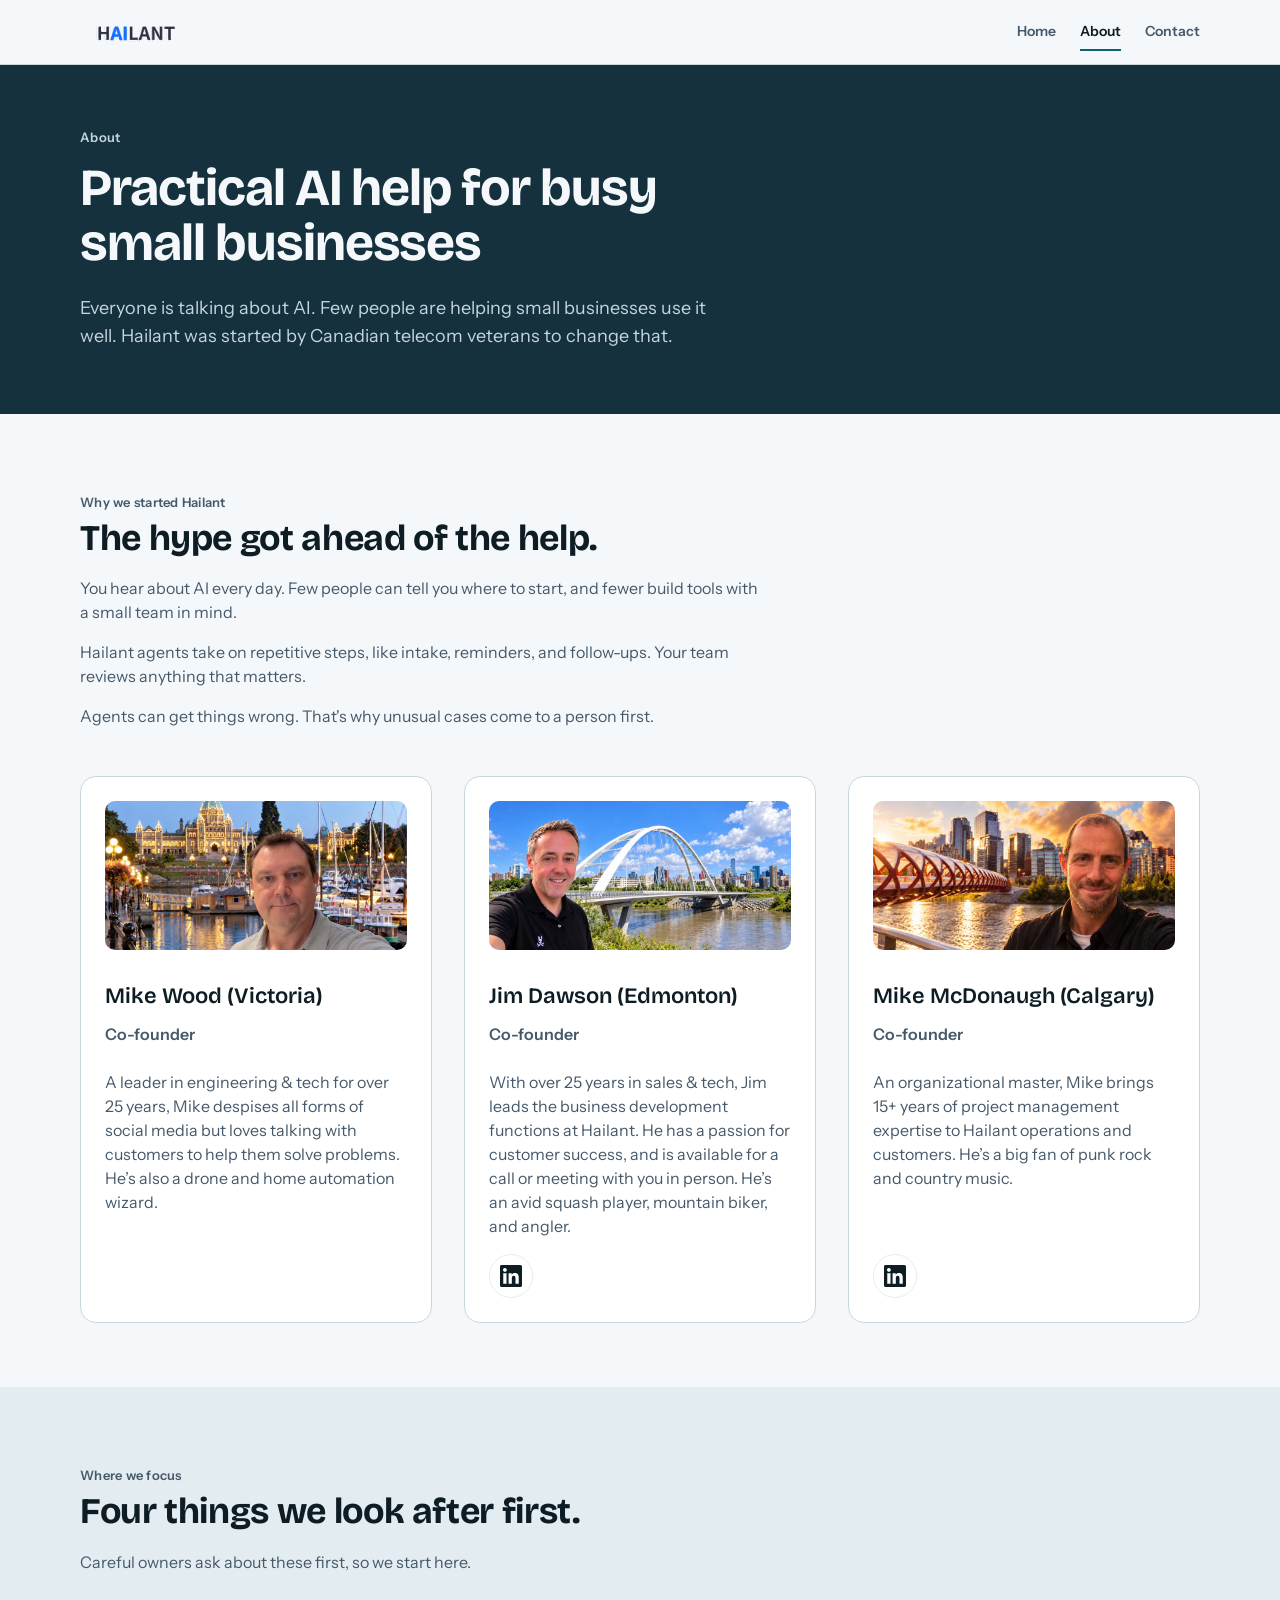
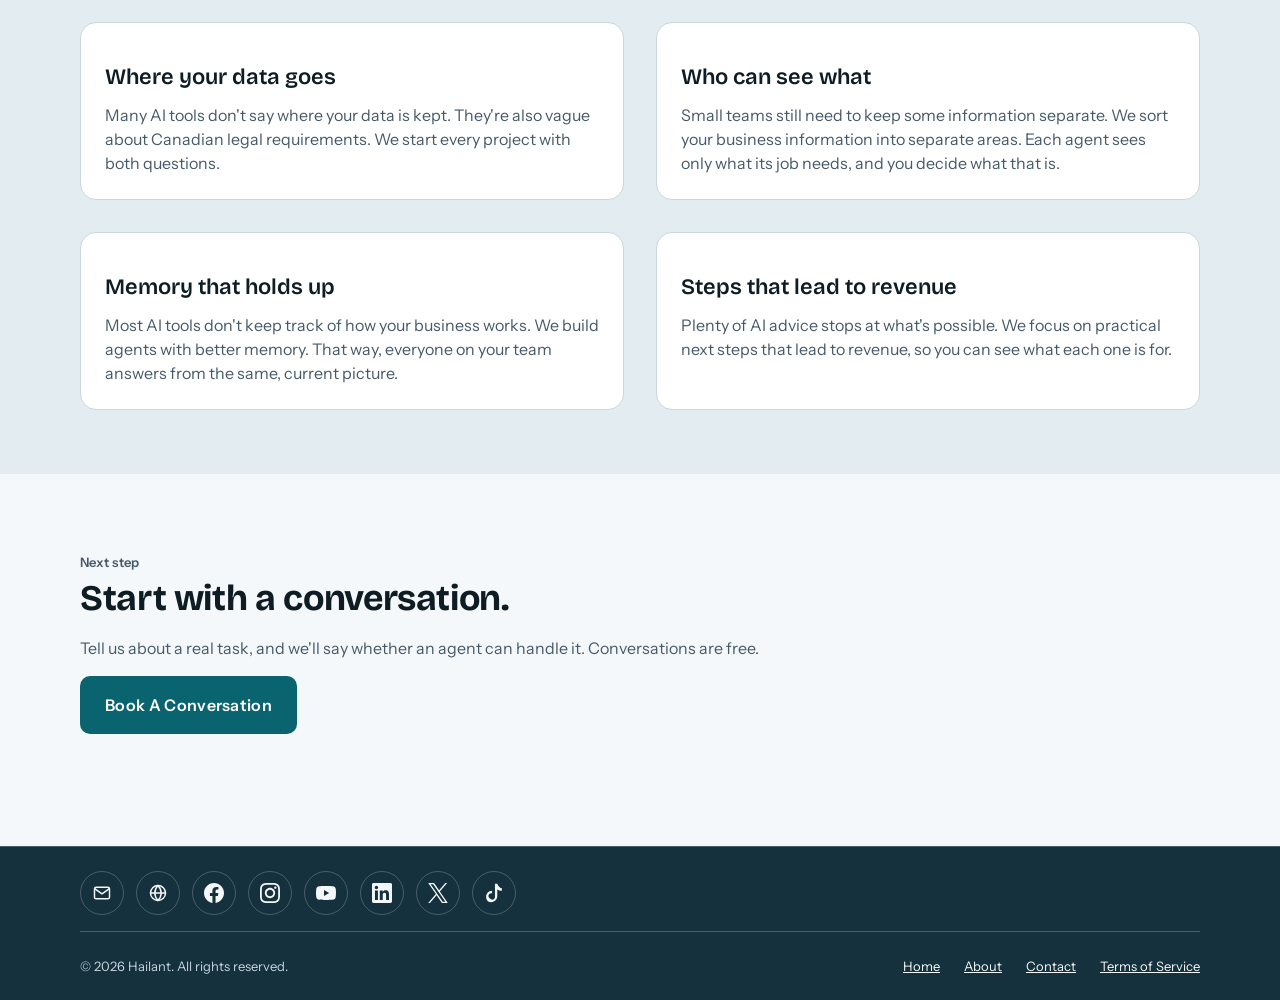
==== commit b4983fab: "Add Terms of Service page and footer link Co-Authored-By: Claude Sonnet 5.5 <noreply@anthropic.com> " ====
--- a/about.html
+++ b/about.html
@@ -125,8 +125,8 @@
     <div class="container social-row">
       <!-- TODO: replace the Facebook, Instagram, YouTube, LinkedIn, X and TikTok links with Hailant's own profile URLs. -->
       <ul class="social-links" aria-label="Find us online">
-          <li><a href="mailto:info@hailant.ca" aria-label="Email" title="Email"><svg viewBox="0 0 24 24" width="18" height="18" fill="none" stroke="currentColor" stroke-width="1.75" stroke-linecap="round" stroke-linejoin="round" aria-hidden="true" focusable="false"><rect x="3" y="5" width="18" height="14" rx="2"/><path d="M3.5 7l8.5 6 8.5-6"/></svg></a></li>
-          <li><a href="https://hailant.ca" aria-label="Website" title="Website"><svg viewBox="0 0 24 24" width="18" height="18" fill="none" stroke="currentColor" stroke-width="1.75" stroke-linecap="round" stroke-linejoin="round" aria-hidden="true" focusable="false"><circle cx="12" cy="12" r="9"/><path d="M3 12h18"/><path d="M12 3c2.5 2.6 3.8 5.6 3.8 9s-1.3 6.4-3.8 9c-2.5-2.6-3.8-5.6-3.8-9S9.5 5.6 12 3z"/></svg></a></li>
+          <li><a href="mailto:hello@hailant.example" aria-label="Email" title="Email"><svg viewBox="0 0 24 24" width="18" height="18" fill="none" stroke="currentColor" stroke-width="1.75" stroke-linecap="round" stroke-linejoin="round" aria-hidden="true" focusable="false"><rect x="3" y="5" width="18" height="14" rx="2"/><path d="M3.5 7l8.5 6 8.5-6"/></svg></a></li>
+          <li><a href="index.html" aria-label="Website" title="Website"><svg viewBox="0 0 24 24" width="18" height="18" fill="none" stroke="currentColor" stroke-width="1.75" stroke-linecap="round" stroke-linejoin="round" aria-hidden="true" focusable="false"><circle cx="12" cy="12" r="9"/><path d="M3 12h18"/><path d="M12 3c2.5 2.6 3.8 5.6 3.8 9s-1.3 6.4-3.8 9c-2.5-2.6-3.8-5.6-3.8-9S9.5 5.6 12 3z"/></svg></a></li>
           <li><a href="https://www.facebook.com/" target="_blank" rel="noopener noreferrer" aria-label="Facebook" title="Facebook"><svg viewBox="0 0 256 256" width="18" height="18" fill="currentColor" aria-hidden="true" focusable="false"><path d="M256,128 C256,57.3075 198.6925,0 128,0 C57.3075,0 0,57.3075 0,128 C0,191.8885 46.80775,244.8425 108,254.445 L108,165 L75.5,165 L75.5,128 L108,128 L108,99.8 C108,67.72 127.1095,50 156.3475,50 C170.35175,50 185,52.5 185,52.5 L185,84 L168.8595,84 C152.95875,84 148,93.86675 148,103.98925 L148,128 L183.5,128 L177.825,165 L148,165 L148,254.445 C209.19225,244.8425 256,191.8885 256,128"/></svg></a></li>
           <li><a href="https://www.instagram.com/" target="_blank" rel="noopener noreferrer" aria-label="Instagram" title="Instagram"><svg viewBox="0 0 256 256" width="18" height="18" fill="currentColor" aria-hidden="true" focusable="false"><path d="M127.999746,23.06353 C162.177385,23.06353 166.225393,23.1936027 179.722476,23.8094161 C192.20235,24.3789926 198.979853,26.4642218 203.490736,28.2166477 C209.464938,30.5386501 213.729395,33.3128586 218.208268,37.7917319 C222.687141,42.2706052 225.46135,46.5350617 227.782844,52.5092638 C229.535778,57.0201472 231.621007,63.7976504 232.190584,76.277016 C232.806397,89.7746075 232.93647,93.8226147 232.93647,128.000254 C232.93647,162.177893 232.806397,166.225901 232.190584,179.722984 C231.621007,192.202858 229.535778,198.980361 227.782844,203.491244 C225.46135,209.465446 222.687141,213.729903 218.208268,218.208776 C213.729395,222.687649 209.464938,225.461858 203.490736,227.783352 C198.979853,229.536286 192.20235,231.621516 179.722476,232.191092 C166.227425,232.806905 162.179418,232.936978 127.999746,232.936978 C93.8200742,232.936978 89.772067,232.806905 76.277016,232.191092 C63.7971424,231.621516 57.0196391,229.536286 52.5092638,227.783352 C46.5345536,225.461858 42.2700971,222.687649 37.7912238,218.208776 C33.3123505,213.729903 30.538142,209.465446 28.2166477,203.491244 C26.4637138,198.980361 24.3784845,192.202858 23.808908,179.723492 C23.1930946,166.225901 23.0630219,162.177893 23.0630219,128.000254 C23.0630219,93.8226147 23.1930946,89.7746075 23.808908,76.2775241 C24.3784845,63.7976504 26.4637138,57.0201472 28.2166477,52.5092638 C30.538142,46.5350617 33.3123505,42.2706052 37.7912238,37.7917319 C42.2700971,33.3128586 46.5345536,30.5386501 52.5092638,28.2166477 C57.0196391,26.4642218 63.7971424,24.3789926 76.2765079,23.8094161 C89.7740994,23.1936027 93.8221066,23.06353 127.999746,23.06353 M127.999746,0 C93.2367791,0 88.8783247,0.147348072 75.2257637,0.770274749 C61.601148,1.39218523 52.2968794,3.55566141 44.1546281,6.72008828 C35.7374966,9.99121548 28.5992446,14.3679613 21.4833489,21.483857 C14.3674532,28.5997527 9.99070739,35.7380046 6.71958019,44.1551362 C3.55515331,52.2973875 1.39167714,61.6016561 0.769766653,75.2262718 C0.146839975,88.8783247 0,93.2372872 0,128.000254 C0,162.763221 0.146839975,167.122183 0.769766653,180.774236 C1.39167714,194.398852 3.55515331,203.703121 6.71958019,211.845372 C9.99070739,220.261995 14.3674532,227.400755 21.4833489,234.516651 C28.5992446,241.632547 35.7374966,246.009293 44.1546281,249.28042 C52.2968794,252.444847 61.601148,254.608323 75.2257637,255.230233 C88.8783247,255.85316 93.2367791,256 127.999746,256 C162.762713,256 167.121675,255.85316 180.773728,255.230233 C194.398344,254.608323 203.702613,252.444847 211.844864,249.28042 C220.261995,246.009293 227.400247,241.632547 234.516143,234.516651 C241.632039,227.400755 246.008785,220.262503 249.279912,211.845372 C252.444339,203.703121 254.607815,194.398852 255.229725,180.774236 C255.852652,167.122183 256,162.763221 256,128.000254 C256,93.2372872 255.852652,88.8783247 255.229725,75.2262718 C254.607815,61.6016561 252.444339,52.2973875 249.279912,44.1551362 C246.008785,35.7380046 241.632039,28.5997527 234.516143,21.483857 C227.400247,14.3679613 220.261995,9.99121548 211.844864,6.72008828 C203.702613,3.55566141 194.398344,1.39218523 180.773728,0.770274749 C167.121675,0.147348072 162.762713,0 127.999746,0 Z M127.999746,62.2703115 C91.698262,62.2703115 62.2698034,91.69877 62.2698034,128.000254 C62.2698034,164.301738 91.698262,193.730197 127.999746,193.730197 C164.30123,193.730197 193.729689,164.301738 193.729689,128.000254 C193.729689,91.69877 164.30123,62.2703115 127.999746,62.2703115 Z M127.999746,170.667175 C104.435741,170.667175 85.3328252,151.564259 85.3328252,128.000254 C85.3328252,104.436249 104.435741,85.3333333 127.999746,85.3333333 C151.563751,85.3333333 170.666667,104.436249 170.666667,128.000254 C170.666667,151.564259 151.563751,170.667175 127.999746,170.667175 Z M211.686338,59.6734287 C211.686338,68.1566129 204.809755,75.0337031 196.326571,75.0337031 C187.843387,75.0337031 180.966297,68.1566129 180.966297,59.6734287 C180.966297,51.1902445 187.843387,44.3136624 196.326571,44.3136624 C204.809755,44.3136624 211.686338,51.1902445 211.686338,59.6734287 Z"/></svg></a></li>
           <li><a href="https://www.youtube.com/" target="_blank" rel="noopener noreferrer" aria-label="YouTube" title="YouTube"><svg viewBox="0 0 256 180" width="18" height="18" fill="currentColor" fill-rule="evenodd" aria-hidden="true" focusable="false"><path d="M250.346231,28.0746923 C247.358133,17.0320558 238.732098,8.40602109 227.689461,5.41792308 C207.823743,0 127.868333,0 127.868333,0 C127.868333,0 47.9129229,0.164179487 28.0472049,5.58210256 C17.0045684,8.57020058 8.37853373,17.1962353 5.39043571,28.2388718 C-0.618533519,63.5374615 -2.94988224,117.322662 5.5546152,151.209308 C8.54271322,162.251944 17.1687479,170.877979 28.2113844,173.866077 C48.0771024,179.284 128.032513,179.284 128.032513,179.284 C128.032513,179.284 207.987923,179.284 227.853641,173.866077 C238.896277,170.877979 247.522312,162.251944 250.51041,151.209308 C256.847738,115.861464 258.801474,62.1091 250.346231,28.0746923 Z M102.420513 128.06 L168.749025 89.642 L102.420513 51.224 Z"/></svg></a></li>
@@ -142,6 +142,7 @@
           <li><a href="index.html">Home</a></li>
           <li><a href="about.html">About</a></li>
           <li><a href="contact.html">Contact</a></li>
+          <li><a href="terms.html">Terms of Service</a></li>
         </ul>
       </nav>
     </div>
--- a/styles.css
+++ b/styles.css
@@ -635,3 +635,24 @@
 .pillar-icon { width: 48px; height: 48px; margin-bottom: var(--space-4); color: var(--brand); flex: none; }
 .card > .btn { margin-top: auto; align-self: flex-start; }
 .founder-photo-wide { width: 100%; height: auto; aspect-ratio: 1000 / 494; object-fit: cover; border-radius: var(--radius-md); margin-bottom: var(--space-4); }
+
+/* Align card sections (icon, title, text, divider, button) across each row of cards */
+@supports (grid-template-rows: subgrid) {
+  .card-grid-aligned {
+    row-gap: 0;
+    margin-bottom: calc(var(--space-8) * -1);
+  }
+  .card-grid-aligned > .card {
+    display: grid;
+    grid-row: span 5;
+    grid-template-rows: subgrid;
+    row-gap: 0;
+    align-content: start;
+    margin-bottom: var(--space-8);
+  }
+  .card-grid-aligned > .card > .btn {
+    margin-top: var(--space-6);
+    align-self: start;
+    justify-self: start;
+  }
+}
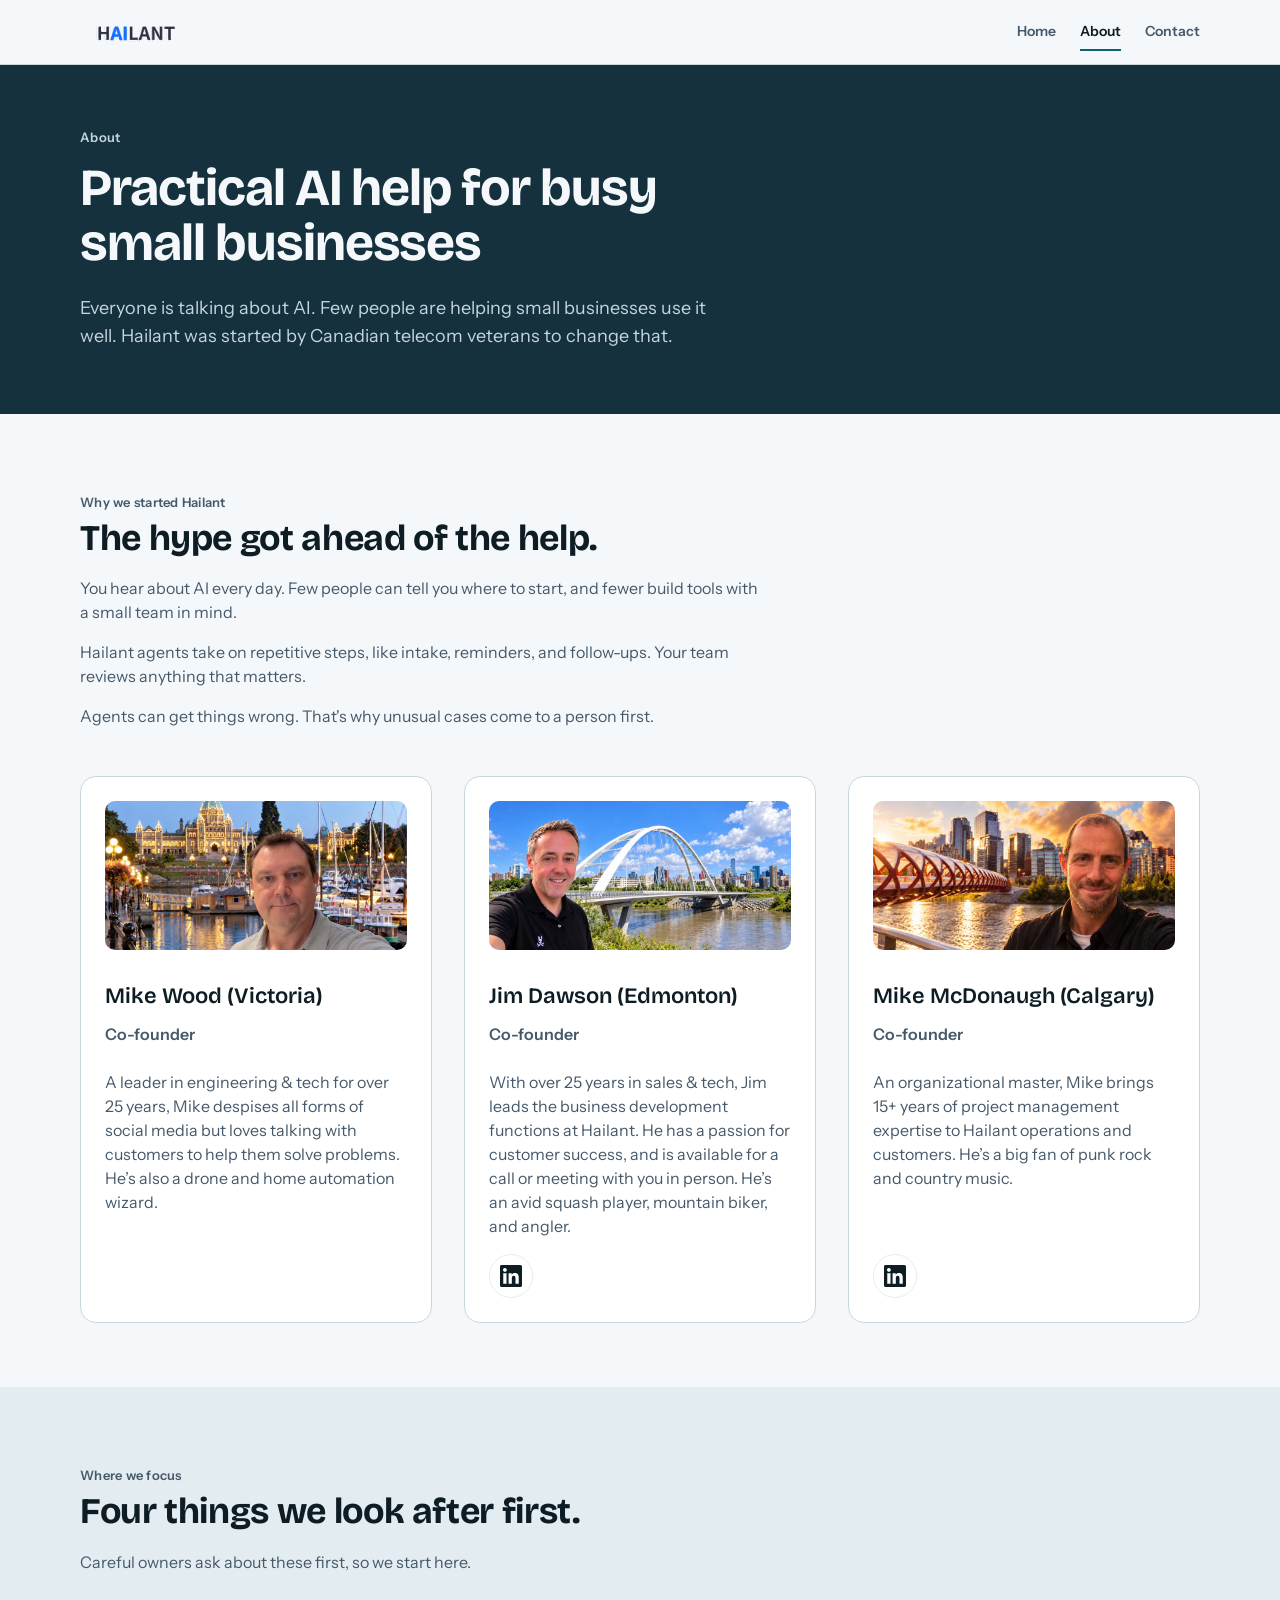
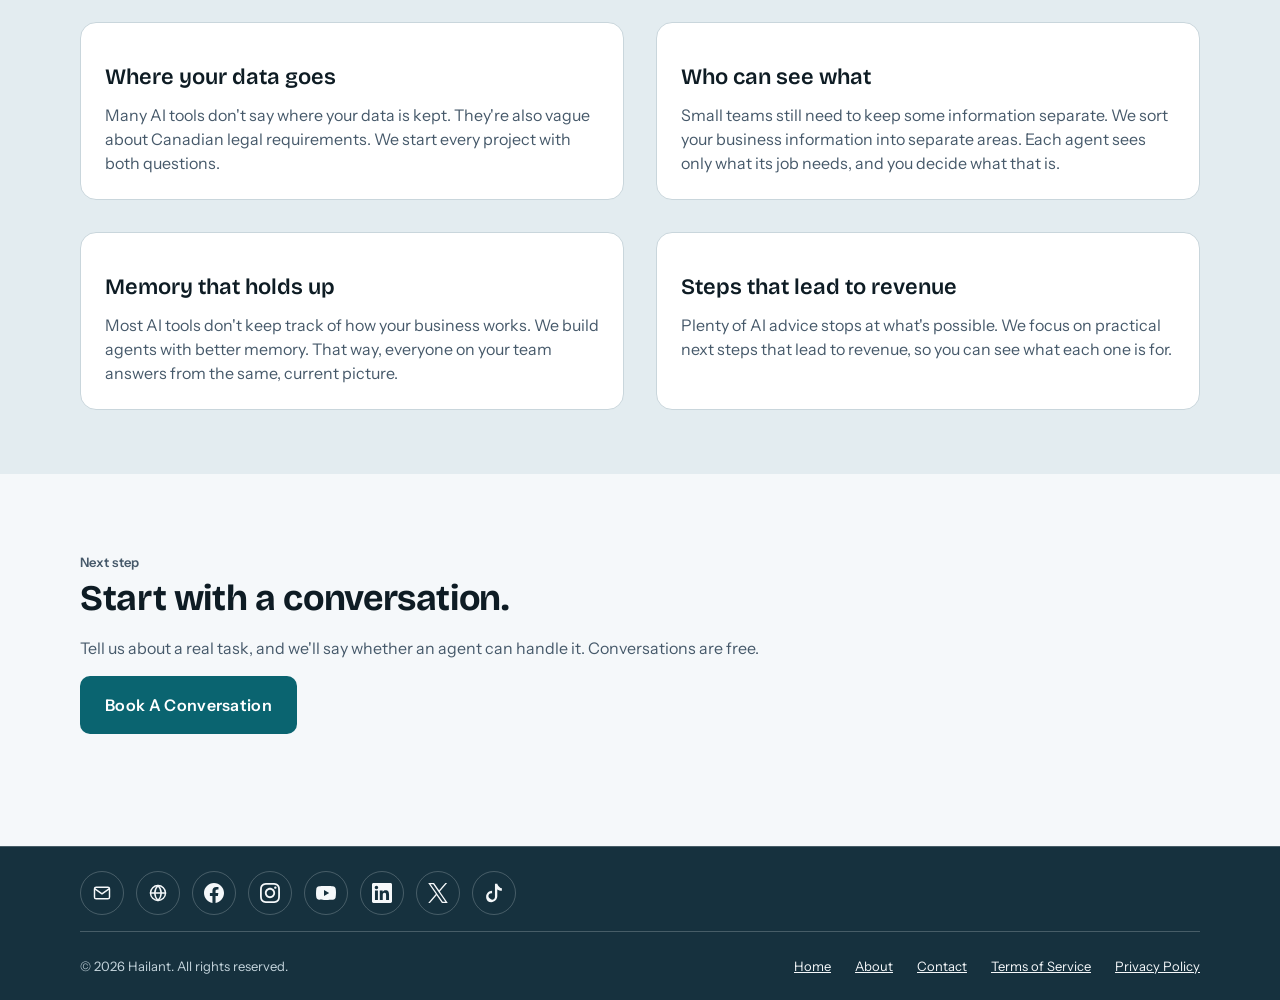
==== commit 132459e5: "Add Privacy Policy page and footer link Co-Authored-By: Claude Sonnet 5.5 <noreply@anthropic.com> Cl" ====
--- a/about.html
+++ b/about.html
@@ -143,6 +143,7 @@
           <li><a href="about.html">About</a></li>
           <li><a href="contact.html">Contact</a></li>
           <li><a href="terms.html">Terms of Service</a></li>
+          <li><a href="privacy.html">Privacy Policy</a></li>
         </ul>
       </nav>
     </div>
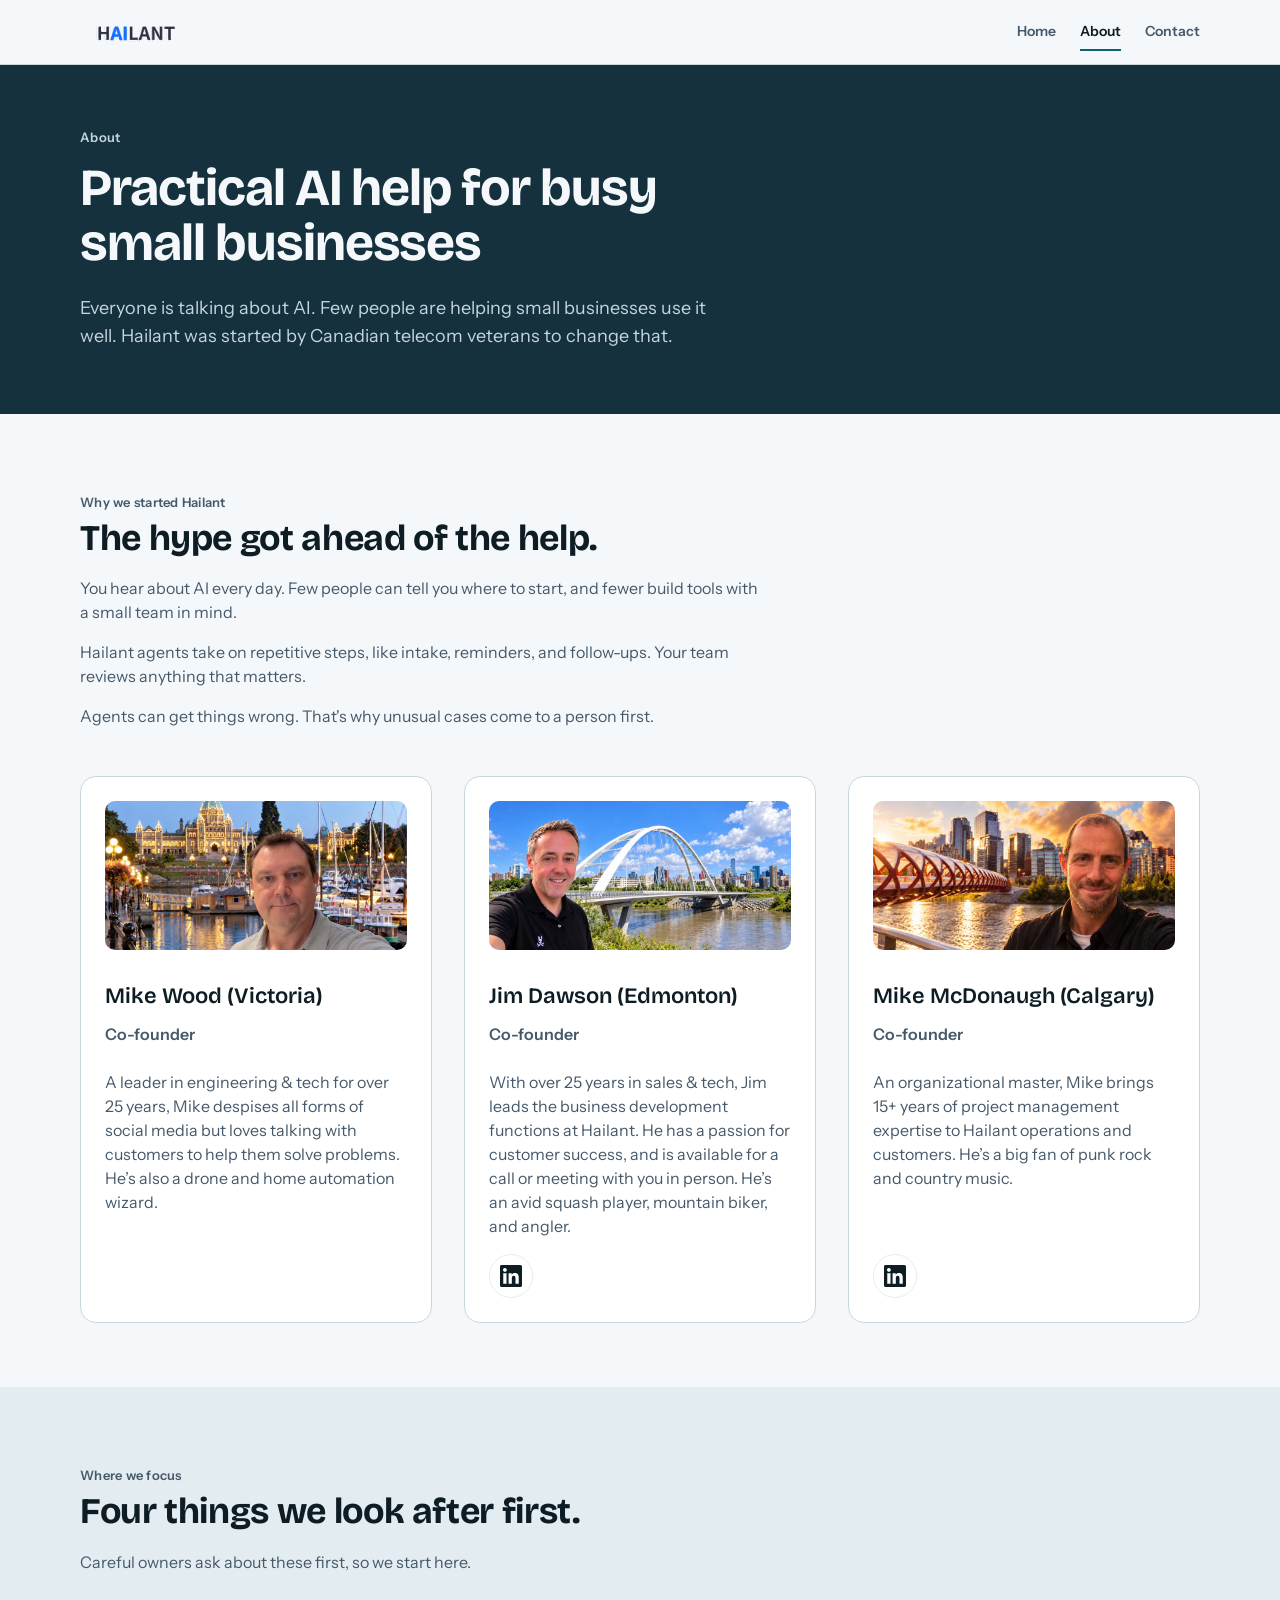
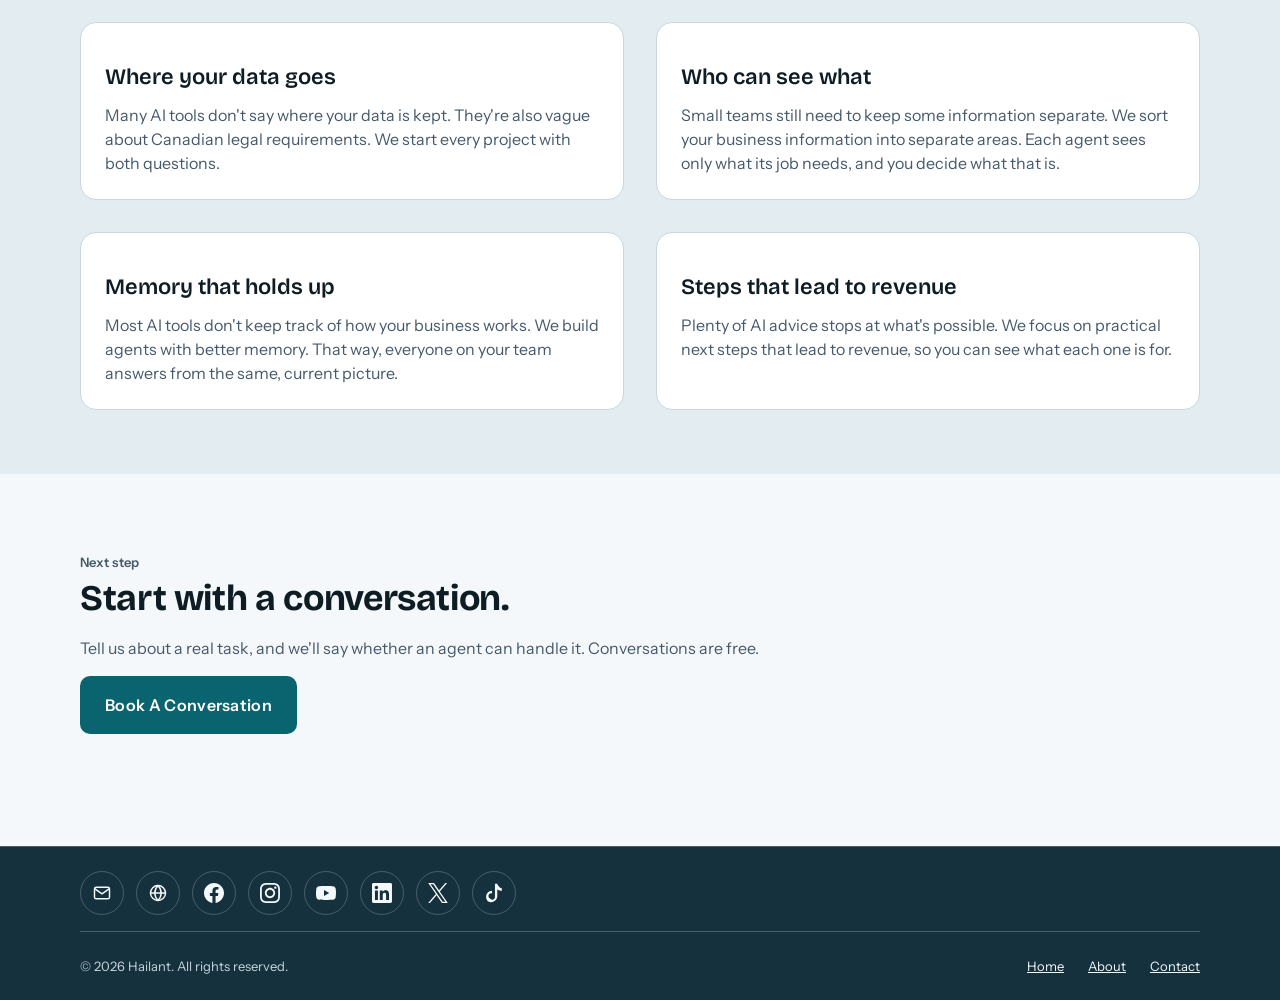
==== commit 2a4e228d: "Merge pull request #10 from seanpeacock/claude/footer-email Update footer email and website links" ====
--- a/about.html
+++ b/about.html
@@ -125,8 +125,8 @@
     <div class="container social-row">
       <!-- TODO: replace the Facebook, Instagram, YouTube, LinkedIn, X and TikTok links with Hailant's own profile URLs. -->
       <ul class="social-links" aria-label="Find us online">
-          <li><a href="mailto:hello@hailant.example" aria-label="Email" title="Email"><svg viewBox="0 0 24 24" width="18" height="18" fill="none" stroke="currentColor" stroke-width="1.75" stroke-linecap="round" stroke-linejoin="round" aria-hidden="true" focusable="false"><rect x="3" y="5" width="18" height="14" rx="2"/><path d="M3.5 7l8.5 6 8.5-6"/></svg></a></li>
-          <li><a href="index.html" aria-label="Website" title="Website"><svg viewBox="0 0 24 24" width="18" height="18" fill="none" stroke="currentColor" stroke-width="1.75" stroke-linecap="round" stroke-linejoin="round" aria-hidden="true" focusable="false"><circle cx="12" cy="12" r="9"/><path d="M3 12h18"/><path d="M12 3c2.5 2.6 3.8 5.6 3.8 9s-1.3 6.4-3.8 9c-2.5-2.6-3.8-5.6-3.8-9S9.5 5.6 12 3z"/></svg></a></li>
+          <li><a href="mailto:info@hailant.ca" aria-label="Email" title="Email"><svg viewBox="0 0 24 24" width="18" height="18" fill="none" stroke="currentColor" stroke-width="1.75" stroke-linecap="round" stroke-linejoin="round" aria-hidden="true" focusable="false"><rect x="3" y="5" width="18" height="14" rx="2"/><path d="M3.5 7l8.5 6 8.5-6"/></svg></a></li>
+          <li><a href="https://hailant.ca" aria-label="Website" title="Website"><svg viewBox="0 0 24 24" width="18" height="18" fill="none" stroke="currentColor" stroke-width="1.75" stroke-linecap="round" stroke-linejoin="round" aria-hidden="true" focusable="false"><circle cx="12" cy="12" r="9"/><path d="M3 12h18"/><path d="M12 3c2.5 2.6 3.8 5.6 3.8 9s-1.3 6.4-3.8 9c-2.5-2.6-3.8-5.6-3.8-9S9.5 5.6 12 3z"/></svg></a></li>
           <li><a href="https://www.facebook.com/" target="_blank" rel="noopener noreferrer" aria-label="Facebook" title="Facebook"><svg viewBox="0 0 256 256" width="18" height="18" fill="currentColor" aria-hidden="true" focusable="false"><path d="M256,128 C256,57.3075 198.6925,0 128,0 C57.3075,0 0,57.3075 0,128 C0,191.8885 46.80775,244.8425 108,254.445 L108,165 L75.5,165 L75.5,128 L108,128 L108,99.8 C108,67.72 127.1095,50 156.3475,50 C170.35175,50 185,52.5 185,52.5 L185,84 L168.8595,84 C152.95875,84 148,93.86675 148,103.98925 L148,128 L183.5,128 L177.825,165 L148,165 L148,254.445 C209.19225,244.8425 256,191.8885 256,128"/></svg></a></li>
           <li><a href="https://www.instagram.com/" target="_blank" rel="noopener noreferrer" aria-label="Instagram" title="Instagram"><svg viewBox="0 0 256 256" width="18" height="18" fill="currentColor" aria-hidden="true" focusable="false"><path d="M127.999746,23.06353 C162.177385,23.06353 166.225393,23.1936027 179.722476,23.8094161 C192.20235,24.3789926 198.979853,26.4642218 203.490736,28.2166477 C209.464938,30.5386501 213.729395,33.3128586 218.208268,37.7917319 C222.687141,42.2706052 225.46135,46.5350617 227.782844,52.5092638 C229.535778,57.0201472 231.621007,63.7976504 232.190584,76.277016 C232.806397,89.7746075 232.93647,93.8226147 232.93647,128.000254 C232.93647,162.177893 232.806397,166.225901 232.190584,179.722984 C231.621007,192.202858 229.535778,198.980361 227.782844,203.491244 C225.46135,209.465446 222.687141,213.729903 218.208268,218.208776 C213.729395,222.687649 209.464938,225.461858 203.490736,227.783352 C198.979853,229.536286 192.20235,231.621516 179.722476,232.191092 C166.227425,232.806905 162.179418,232.936978 127.999746,232.936978 C93.8200742,232.936978 89.772067,232.806905 76.277016,232.191092 C63.7971424,231.621516 57.0196391,229.536286 52.5092638,227.783352 C46.5345536,225.461858 42.2700971,222.687649 37.7912238,218.208776 C33.3123505,213.729903 30.538142,209.465446 28.2166477,203.491244 C26.4637138,198.980361 24.3784845,192.202858 23.808908,179.723492 C23.1930946,166.225901 23.0630219,162.177893 23.0630219,128.000254 C23.0630219,93.8226147 23.1930946,89.7746075 23.808908,76.2775241 C24.3784845,63.7976504 26.4637138,57.0201472 28.2166477,52.5092638 C30.538142,46.5350617 33.3123505,42.2706052 37.7912238,37.7917319 C42.2700971,33.3128586 46.5345536,30.5386501 52.5092638,28.2166477 C57.0196391,26.4642218 63.7971424,24.3789926 76.2765079,23.8094161 C89.7740994,23.1936027 93.8221066,23.06353 127.999746,23.06353 M127.999746,0 C93.2367791,0 88.8783247,0.147348072 75.2257637,0.770274749 C61.601148,1.39218523 52.2968794,3.55566141 44.1546281,6.72008828 C35.7374966,9.99121548 28.5992446,14.3679613 21.4833489,21.483857 C14.3674532,28.5997527 9.99070739,35.7380046 6.71958019,44.1551362 C3.55515331,52.2973875 1.39167714,61.6016561 0.769766653,75.2262718 C0.146839975,88.8783247 0,93.2372872 0,128.000254 C0,162.763221 0.146839975,167.122183 0.769766653,180.774236 C1.39167714,194.398852 3.55515331,203.703121 6.71958019,211.845372 C9.99070739,220.261995 14.3674532,227.400755 21.4833489,234.516651 C28.5992446,241.632547 35.7374966,246.009293 44.1546281,249.28042 C52.2968794,252.444847 61.601148,254.608323 75.2257637,255.230233 C88.8783247,255.85316 93.2367791,256 127.999746,256 C162.762713,256 167.121675,255.85316 180.773728,255.230233 C194.398344,254.608323 203.702613,252.444847 211.844864,249.28042 C220.261995,246.009293 227.400247,241.632547 234.516143,234.516651 C241.632039,227.400755 246.008785,220.262503 249.279912,211.845372 C252.444339,203.703121 254.607815,194.398852 255.229725,180.774236 C255.852652,167.122183 256,162.763221 256,128.000254 C256,93.2372872 255.852652,88.8783247 255.229725,75.2262718 C254.607815,61.6016561 252.444339,52.2973875 249.279912,44.1551362 C246.008785,35.7380046 241.632039,28.5997527 234.516143,21.483857 C227.400247,14.3679613 220.261995,9.99121548 211.844864,6.72008828 C203.702613,3.55566141 194.398344,1.39218523 180.773728,0.770274749 C167.121675,0.147348072 162.762713,0 127.999746,0 Z M127.999746,62.2703115 C91.698262,62.2703115 62.2698034,91.69877 62.2698034,128.000254 C62.2698034,164.301738 91.698262,193.730197 127.999746,193.730197 C164.30123,193.730197 193.729689,164.301738 193.729689,128.000254 C193.729689,91.69877 164.30123,62.2703115 127.999746,62.2703115 Z M127.999746,170.667175 C104.435741,170.667175 85.3328252,151.564259 85.3328252,128.000254 C85.3328252,104.436249 104.435741,85.3333333 127.999746,85.3333333 C151.563751,85.3333333 170.666667,104.436249 170.666667,128.000254 C170.666667,151.564259 151.563751,170.667175 127.999746,170.667175 Z M211.686338,59.6734287 C211.686338,68.1566129 204.809755,75.0337031 196.326571,75.0337031 C187.843387,75.0337031 180.966297,68.1566129 180.966297,59.6734287 C180.966297,51.1902445 187.843387,44.3136624 196.326571,44.3136624 C204.809755,44.3136624 211.686338,51.1902445 211.686338,59.6734287 Z"/></svg></a></li>
           <li><a href="https://www.youtube.com/" target="_blank" rel="noopener noreferrer" aria-label="YouTube" title="YouTube"><svg viewBox="0 0 256 180" width="18" height="18" fill="currentColor" fill-rule="evenodd" aria-hidden="true" focusable="false"><path d="M250.346231,28.0746923 C247.358133,17.0320558 238.732098,8.40602109 227.689461,5.41792308 C207.823743,0 127.868333,0 127.868333,0 C127.868333,0 47.9129229,0.164179487 28.0472049,5.58210256 C17.0045684,8.57020058 8.37853373,17.1962353 5.39043571,28.2388718 C-0.618533519,63.5374615 -2.94988224,117.322662 5.5546152,151.209308 C8.54271322,162.251944 17.1687479,170.877979 28.2113844,173.866077 C48.0771024,179.284 128.032513,179.284 128.032513,179.284 C128.032513,179.284 207.987923,179.284 227.853641,173.866077 C238.896277,170.877979 247.522312,162.251944 250.51041,151.209308 C256.847738,115.861464 258.801474,62.1091 250.346231,28.0746923 Z M102.420513 128.06 L168.749025 89.642 L102.420513 51.224 Z"/></svg></a></li>
@@ -142,8 +142,6 @@
           <li><a href="index.html">Home</a></li>
           <li><a href="about.html">About</a></li>
           <li><a href="contact.html">Contact</a></li>
-          <li><a href="terms.html">Terms of Service</a></li>
-          <li><a href="privacy.html">Privacy Policy</a></li>
         </ul>
       </nav>
     </div>
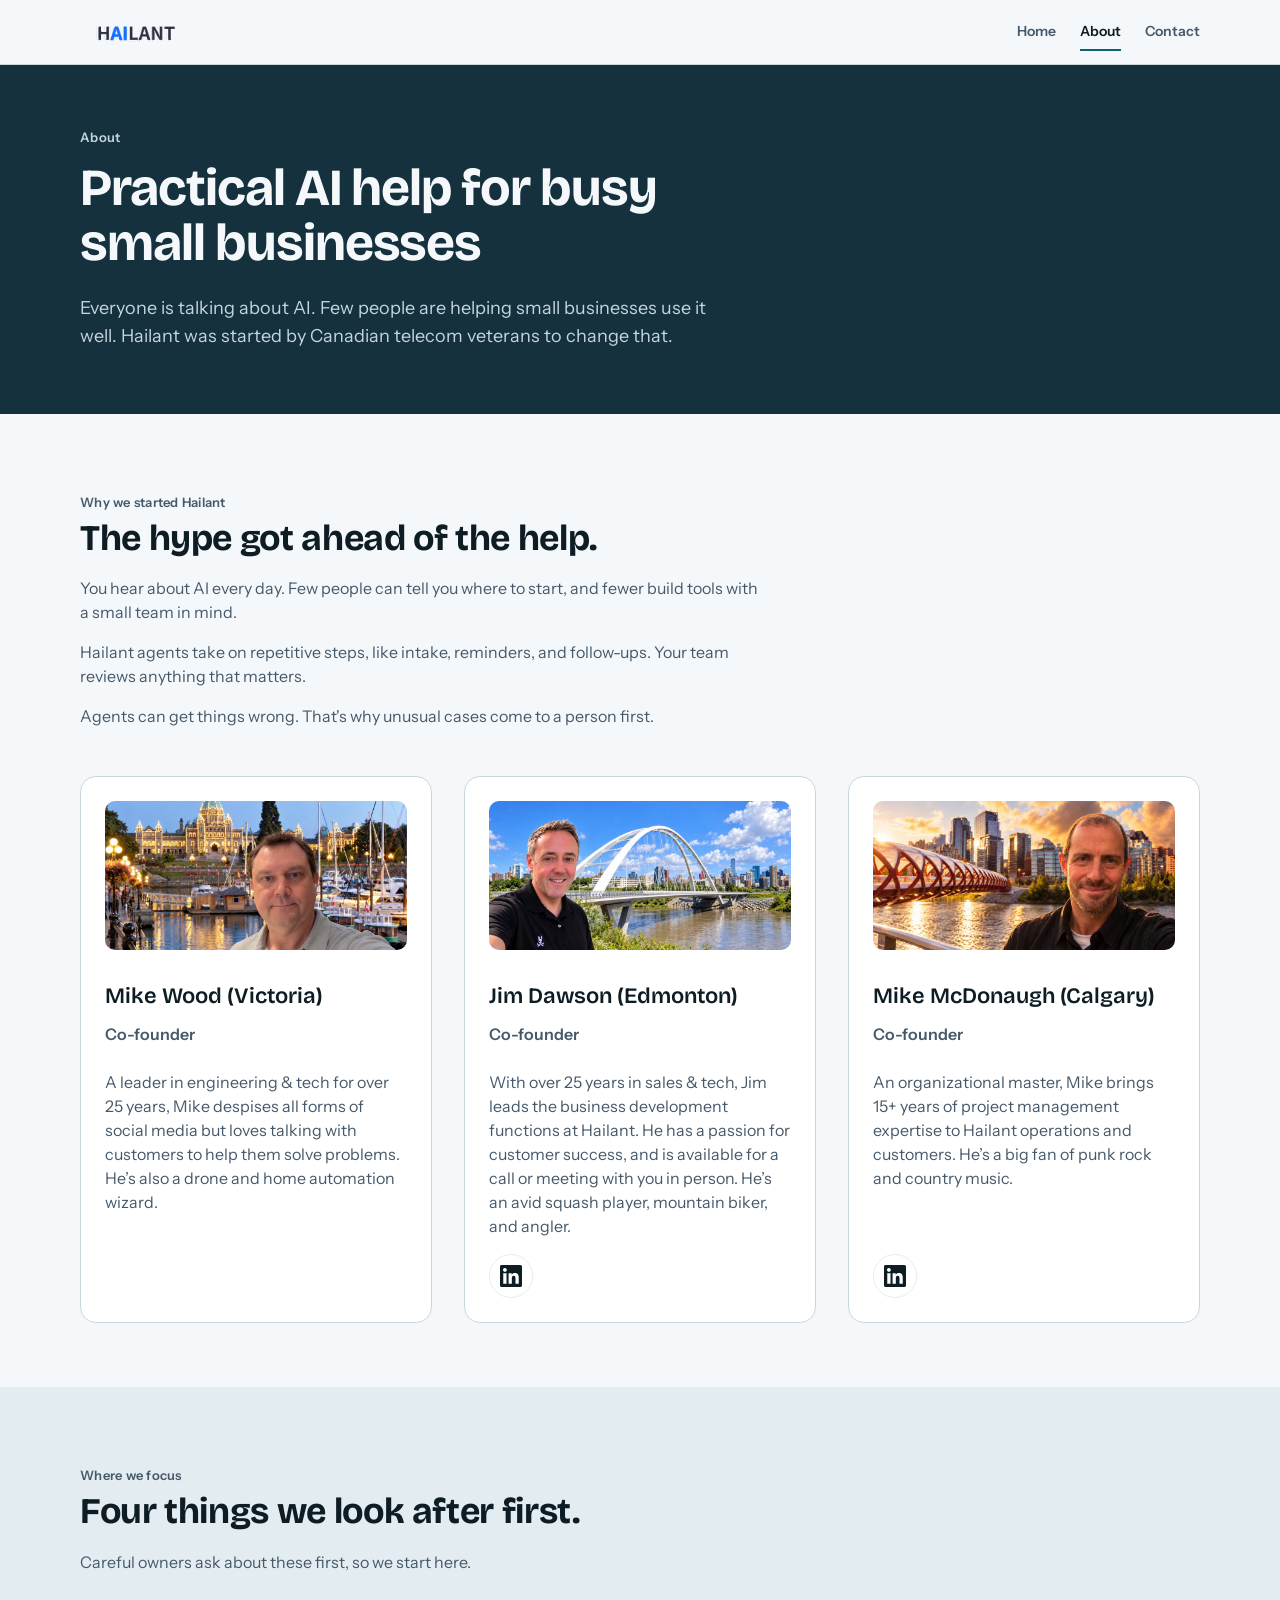
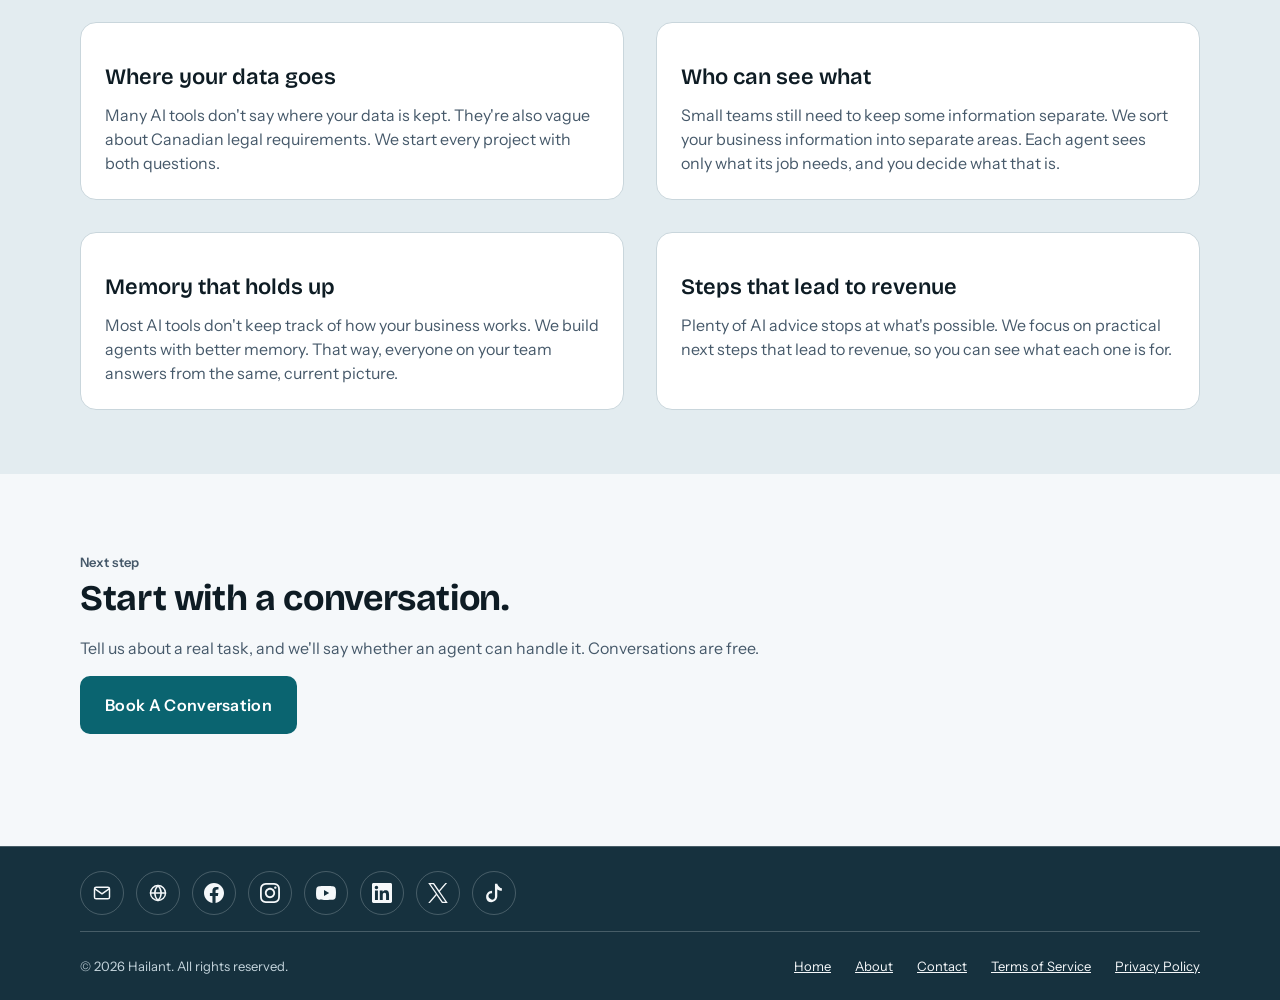
==== commit 599025d4: "Merge pull request #12 from seanpeacock/claude/terms-page Add Terms of Service and Privacy Policy pa" ====
--- a/about.html
+++ b/about.html
@@ -142,6 +142,8 @@
           <li><a href="index.html">Home</a></li>
           <li><a href="about.html">About</a></li>
           <li><a href="contact.html">Contact</a></li>
+          <li><a href="terms.html">Terms of Service</a></li>
+          <li><a href="privacy.html">Privacy Policy</a></li>
         </ul>
       </nav>
     </div>
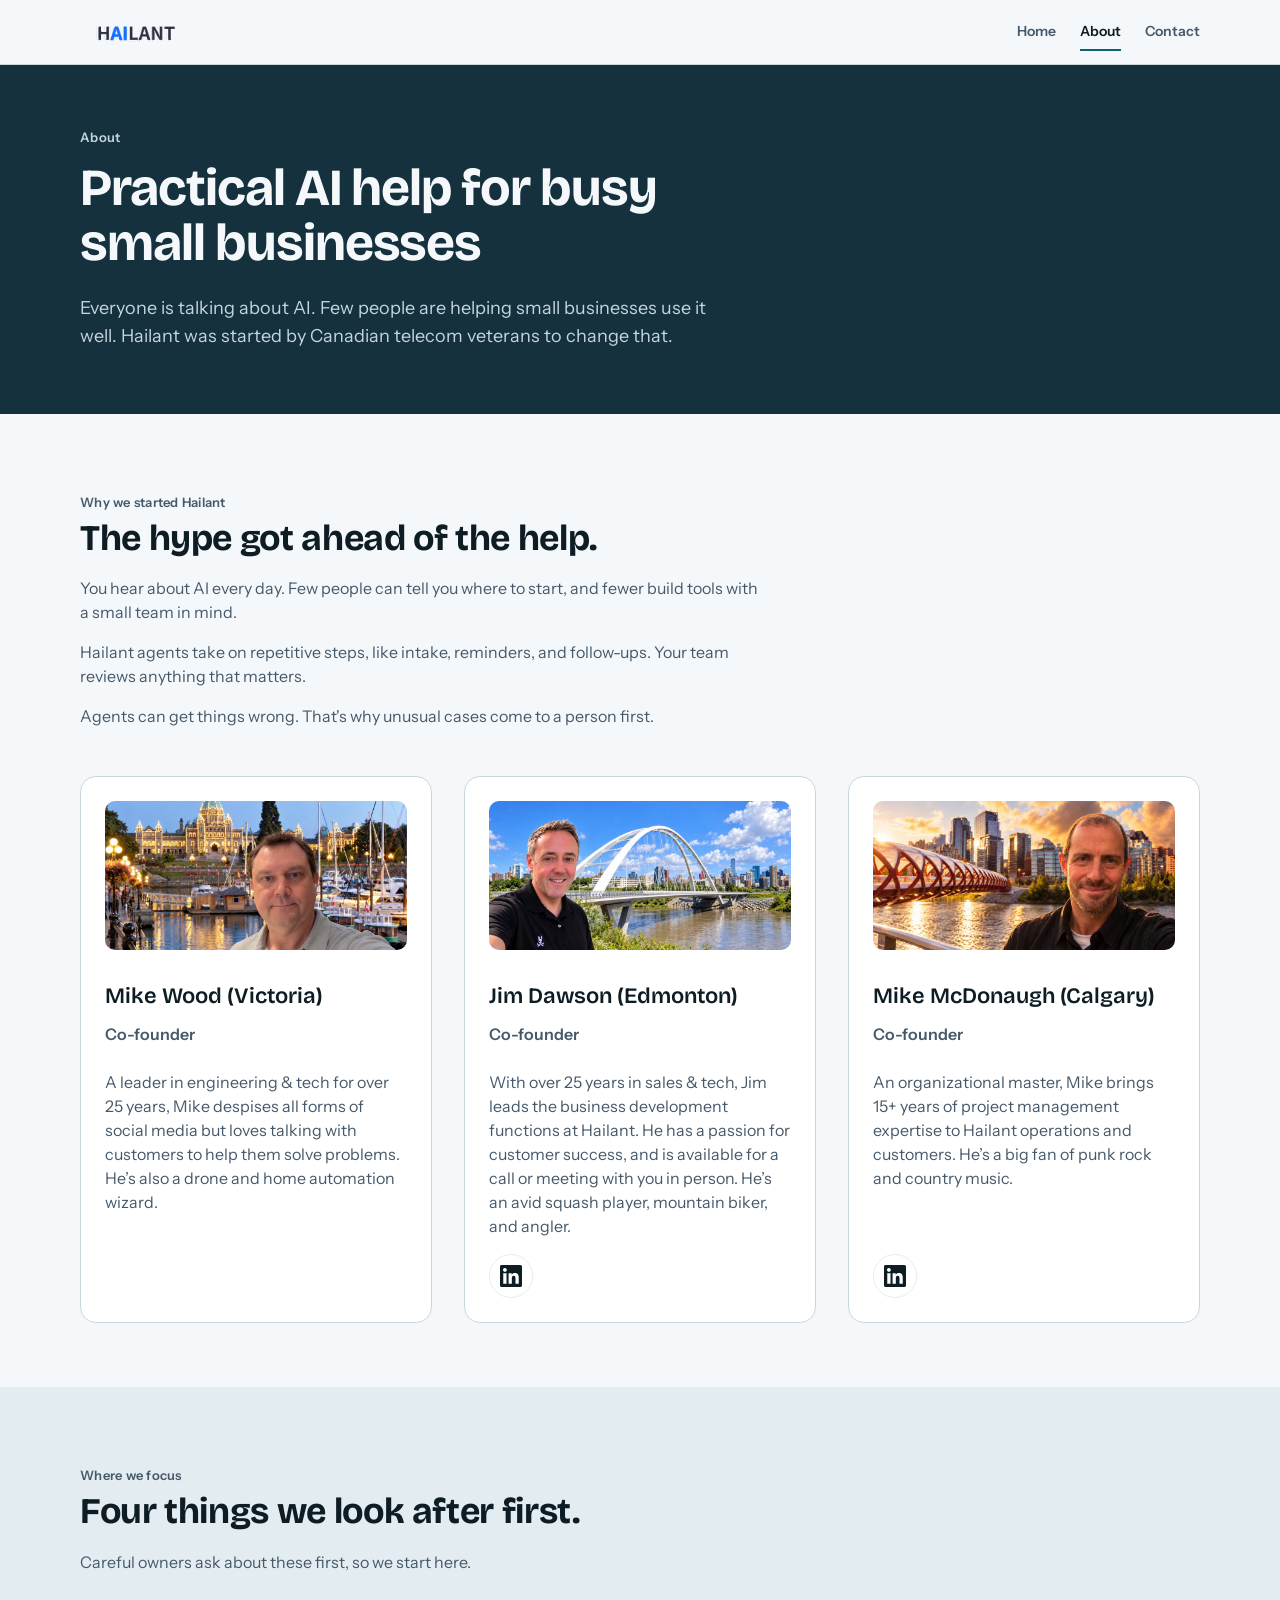
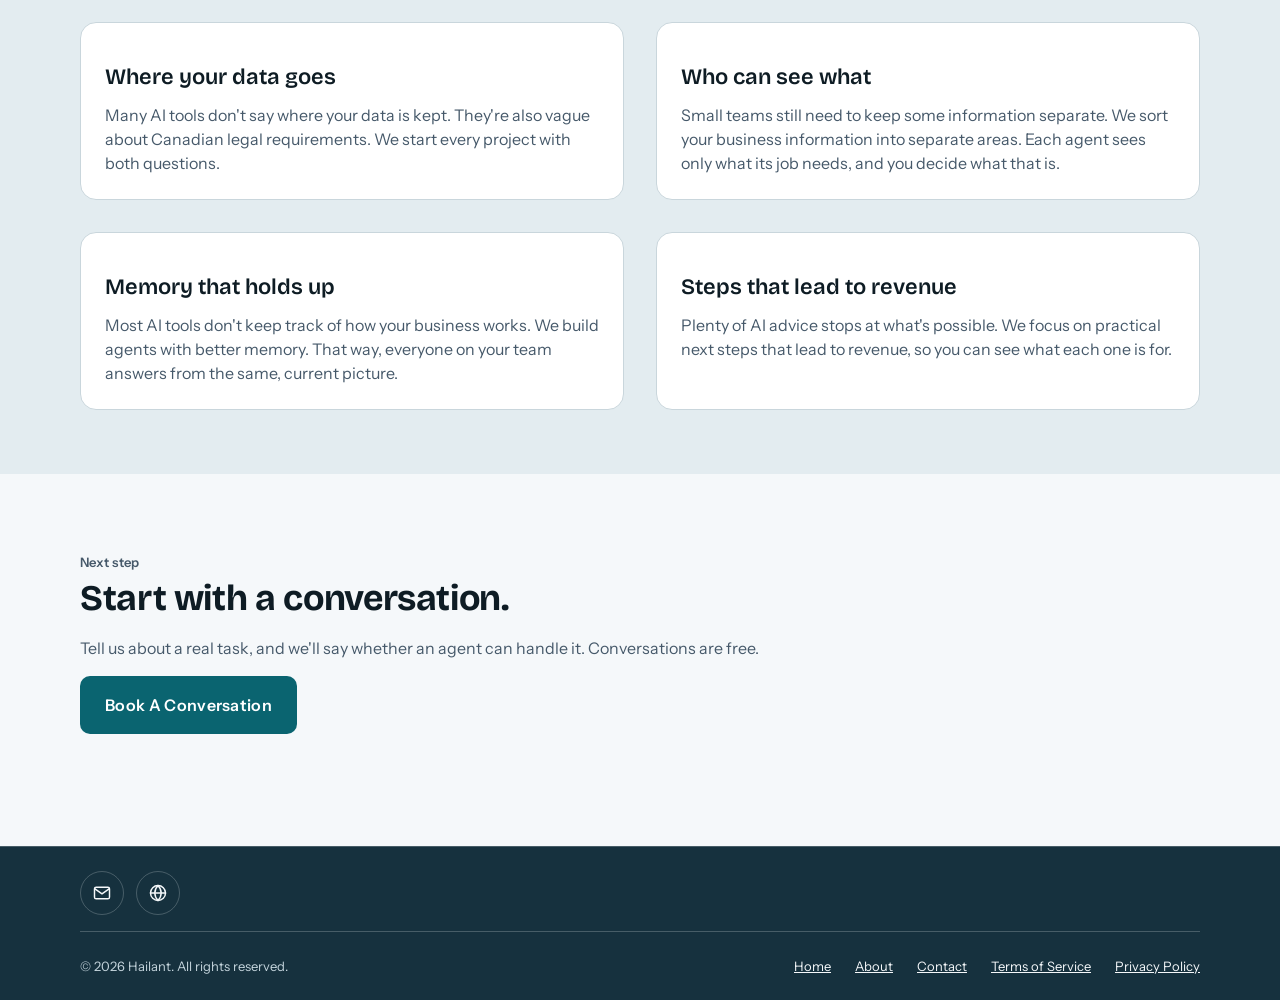
==== commit 8201e395: "Remove social icons from the footer until live profile links are ready The full set of icons is kept" ====
--- a/about.html
+++ b/about.html
@@ -123,16 +123,10 @@
 
   <footer class="site-footer">
     <div class="container social-row">
-      <!-- TODO: replace the Facebook, Instagram, YouTube, LinkedIn, X and TikTok links with Hailant's own profile URLs. -->
+      <!-- Social icons (Facebook, Instagram, YouTube, LinkedIn, X, TikTok) are on the social-icons branch until live profile links are ready. -->
       <ul class="social-links" aria-label="Find us online">
           <li><a href="mailto:info@hailant.ca" aria-label="Email" title="Email"><svg viewBox="0 0 24 24" width="18" height="18" fill="none" stroke="currentColor" stroke-width="1.75" stroke-linecap="round" stroke-linejoin="round" aria-hidden="true" focusable="false"><rect x="3" y="5" width="18" height="14" rx="2"/><path d="M3.5 7l8.5 6 8.5-6"/></svg></a></li>
           <li><a href="https://hailant.ca" aria-label="Website" title="Website"><svg viewBox="0 0 24 24" width="18" height="18" fill="none" stroke="currentColor" stroke-width="1.75" stroke-linecap="round" stroke-linejoin="round" aria-hidden="true" focusable="false"><circle cx="12" cy="12" r="9"/><path d="M3 12h18"/><path d="M12 3c2.5 2.6 3.8 5.6 3.8 9s-1.3 6.4-3.8 9c-2.5-2.6-3.8-5.6-3.8-9S9.5 5.6 12 3z"/></svg></a></li>
-          <li><a href="https://www.facebook.com/" target="_blank" rel="noopener noreferrer" aria-label="Facebook" title="Facebook"><svg viewBox="0 0 256 256" width="18" height="18" fill="currentColor" aria-hidden="true" focusable="false"><path d="M256,128 C256,57.3075 198.6925,0 128,0 C57.3075,0 0,57.3075 0,128 C0,191.8885 46.80775,244.8425 108,254.445 L108,165 L75.5,165 L75.5,128 L108,128 L108,99.8 C108,67.72 127.1095,50 156.3475,50 C170.35175,50 185,52.5 185,52.5 L185,84 L168.8595,84 C152.95875,84 148,93.86675 148,103.98925 L148,128 L183.5,128 L177.825,165 L148,165 L148,254.445 C209.19225,244.8425 256,191.8885 256,128"/></svg></a></li>
-          <li><a href="https://www.instagram.com/" target="_blank" rel="noopener noreferrer" aria-label="Instagram" title="Instagram"><svg viewBox="0 0 256 256" width="18" height="18" fill="currentColor" aria-hidden="true" focusable="false"><path d="M127.999746,23.06353 C162.177385,23.06353 166.225393,23.1936027 179.722476,23.8094161 C192.20235,24.3789926 198.979853,26.4642218 203.490736,28.2166477 C209.464938,30.5386501 213.729395,33.3128586 218.208268,37.7917319 C222.687141,42.2706052 225.46135,46.5350617 227.782844,52.5092638 C229.535778,57.0201472 231.621007,63.7976504 232.190584,76.277016 C232.806397,89.7746075 232.93647,93.8226147 232.93647,128.000254 C232.93647,162.177893 232.806397,166.225901 232.190584,179.722984 C231.621007,192.202858 229.535778,198.980361 227.782844,203.491244 C225.46135,209.465446 222.687141,213.729903 218.208268,218.208776 C213.729395,222.687649 209.464938,225.461858 203.490736,227.783352 C198.979853,229.536286 192.20235,231.621516 179.722476,232.191092 C166.227425,232.806905 162.179418,232.936978 127.999746,232.936978 C93.8200742,232.936978 89.772067,232.806905 76.277016,232.191092 C63.7971424,231.621516 57.0196391,229.536286 52.5092638,227.783352 C46.5345536,225.461858 42.2700971,222.687649 37.7912238,218.208776 C33.3123505,213.729903 30.538142,209.465446 28.2166477,203.491244 C26.4637138,198.980361 24.3784845,192.202858 23.808908,179.723492 C23.1930946,166.225901 23.0630219,162.177893 23.0630219,128.000254 C23.0630219,93.8226147 23.1930946,89.7746075 23.808908,76.2775241 C24.3784845,63.7976504 26.4637138,57.0201472 28.2166477,52.5092638 C30.538142,46.5350617 33.3123505,42.2706052 37.7912238,37.7917319 C42.2700971,33.3128586 46.5345536,30.5386501 52.5092638,28.2166477 C57.0196391,26.4642218 63.7971424,24.3789926 76.2765079,23.8094161 C89.7740994,23.1936027 93.8221066,23.06353 127.999746,23.06353 M127.999746,0 C93.2367791,0 88.8783247,0.147348072 75.2257637,0.770274749 C61.601148,1.39218523 52.2968794,3.55566141 44.1546281,6.72008828 C35.7374966,9.99121548 28.5992446,14.3679613 21.4833489,21.483857 C14.3674532,28.5997527 9.99070739,35.7380046 6.71958019,44.1551362 C3.55515331,52.2973875 1.39167714,61.6016561 0.769766653,75.2262718 C0.146839975,88.8783247 0,93.2372872 0,128.000254 C0,162.763221 0.146839975,167.122183 0.769766653,180.774236 C1.39167714,194.398852 3.55515331,203.703121 6.71958019,211.845372 C9.99070739,220.261995 14.3674532,227.400755 21.4833489,234.516651 C28.5992446,241.632547 35.7374966,246.009293 44.1546281,249.28042 C52.2968794,252.444847 61.601148,254.608323 75.2257637,255.230233 C88.8783247,255.85316 93.2367791,256 127.999746,256 C162.762713,256 167.121675,255.85316 180.773728,255.230233 C194.398344,254.608323 203.702613,252.444847 211.844864,249.28042 C220.261995,246.009293 227.400247,241.632547 234.516143,234.516651 C241.632039,227.400755 246.008785,220.262503 249.279912,211.845372 C252.444339,203.703121 254.607815,194.398852 255.229725,180.774236 C255.852652,167.122183 256,162.763221 256,128.000254 C256,93.2372872 255.852652,88.8783247 255.229725,75.2262718 C254.607815,61.6016561 252.444339,52.2973875 249.279912,44.1551362 C246.008785,35.7380046 241.632039,28.5997527 234.516143,21.483857 C227.400247,14.3679613 220.261995,9.99121548 211.844864,6.72008828 C203.702613,3.55566141 194.398344,1.39218523 180.773728,0.770274749 C167.121675,0.147348072 162.762713,0 127.999746,0 Z M127.999746,62.2703115 C91.698262,62.2703115 62.2698034,91.69877 62.2698034,128.000254 C62.2698034,164.301738 91.698262,193.730197 127.999746,193.730197 C164.30123,193.730197 193.729689,164.301738 193.729689,128.000254 C193.729689,91.69877 164.30123,62.2703115 127.999746,62.2703115 Z M127.999746,170.667175 C104.435741,170.667175 85.3328252,151.564259 85.3328252,128.000254 C85.3328252,104.436249 104.435741,85.3333333 127.999746,85.3333333 C151.563751,85.3333333 170.666667,104.436249 170.666667,128.000254 C170.666667,151.564259 151.563751,170.667175 127.999746,170.667175 Z M211.686338,59.6734287 C211.686338,68.1566129 204.809755,75.0337031 196.326571,75.0337031 C187.843387,75.0337031 180.966297,68.1566129 180.966297,59.6734287 C180.966297,51.1902445 187.843387,44.3136624 196.326571,44.3136624 C204.809755,44.3136624 211.686338,51.1902445 211.686338,59.6734287 Z"/></svg></a></li>
-          <li><a href="https://www.youtube.com/" target="_blank" rel="noopener noreferrer" aria-label="YouTube" title="YouTube"><svg viewBox="0 0 256 180" width="18" height="18" fill="currentColor" fill-rule="evenodd" aria-hidden="true" focusable="false"><path d="M250.346231,28.0746923 C247.358133,17.0320558 238.732098,8.40602109 227.689461,5.41792308 C207.823743,0 127.868333,0 127.868333,0 C127.868333,0 47.9129229,0.164179487 28.0472049,5.58210256 C17.0045684,8.57020058 8.37853373,17.1962353 5.39043571,28.2388718 C-0.618533519,63.5374615 -2.94988224,117.322662 5.5546152,151.209308 C8.54271322,162.251944 17.1687479,170.877979 28.2113844,173.866077 C48.0771024,179.284 128.032513,179.284 128.032513,179.284 C128.032513,179.284 207.987923,179.284 227.853641,173.866077 C238.896277,170.877979 247.522312,162.251944 250.51041,151.209308 C256.847738,115.861464 258.801474,62.1091 250.346231,28.0746923 Z M102.420513 128.06 L168.749025 89.642 L102.420513 51.224 Z"/></svg></a></li>
-          <li><a href="https://www.linkedin.com/" target="_blank" rel="noopener noreferrer" aria-label="LinkedIn" title="LinkedIn"><svg viewBox="0 0 256 256" width="18" height="18" fill="currentColor" aria-hidden="true" focusable="false"><path d="M218.123122,218.127392 L180.191928,218.127392 L180.191928,158.724263 C180.191928,144.559023 179.939053,126.323993 160.463756,126.323993 C140.707926,126.323993 137.685284,141.757585 137.685284,157.692986 L137.685284,218.123441 L99.7540894,218.123441 L99.7540894,95.9665207 L136.168036,95.9665207 L136.168036,112.660562 L136.677736,112.660562 C144.102746,99.9650027 157.908637,92.3824528 172.605689,92.9280076 C211.050535,92.9280076 218.138927,118.216023 218.138927,151.114151 L218.123122,218.127392 Z M56.9550587,79.2685282 C44.7981969,79.2707099 34.9413443,69.4171797 34.9391618,57.260052 C34.93698,45.1029244 44.7902948,35.2458562 56.9471566,35.2436736 C69.1040185,35.2414916 78.9608713,45.0950217 78.963054,57.2521493 C78.9641017,63.090208 76.6459976,68.6895714 72.5186979,72.8184433 C68.3913982,76.9473153 62.7929898,79.26748 56.9550587,79.2685282 M75.9206558,218.127392 L37.94995,218.127392 L37.94995,95.9665207 L75.9206558,95.9665207 L75.9206558,218.127392 Z M237.033403,0.0182577091 L18.8895249,0.0182577091 C8.57959469,-0.0980923971 0.124827038,8.16056231 -0.001,18.4706066 L-0.001,237.524091 C0.120519052,247.839103 8.57460631,256.105934 18.8895249,255.9977 L237.033403,255.9977 C247.368728,256.125818 255.855922,247.859464 255.999,237.524091 L255.999,18.4548016 C255.851624,8.12438979 247.363742,-0.133792868 237.033403,0.000790807055"/></svg></a></li>
-          <li><a href="https://x.com/" target="_blank" rel="noopener noreferrer" aria-label="X" title="X"><svg viewBox="0 0 251 256" width="18" height="18" fill="currentColor" aria-hidden="true" focusable="false"><path d="M149.078767,108.398529 L242.331303,0 L220.233437,0 L139.262272,94.1209195 L74.5908396,0 L0,0 L97.7958952,142.3275 L0,256 L22.0991185,256 L107.606755,156.605109 L175.904525,256 L250.495364,256 L149.07334,108.398529 L149.078767,108.398529 Z M118.810995,143.581438 L108.902233,129.408828 L30.0617399,16.6358981 L64.0046968,16.6358981 L127.629893,107.647252 L137.538655,121.819862 L220.243874,240.120681 L186.300917,240.120681 L118.810995,143.586865 L118.810995,143.581438 Z"/></svg></a></li>
-          <li><a href="https://www.tiktok.com/" target="_blank" rel="noopener noreferrer" aria-label="TikTok" title="TikTok"><svg viewBox="0 0 256 290" width="18" height="18" fill="currentColor" aria-hidden="true" focusable="false"><path d="M175.80259,92.8487613 C194.485518,106.192575 217.363889,114.044389 242.074913,114.044389 L242.074913,76.6308799 C228.281375,73.6942679 216.070311,66.4897401 206.889179,56.4687254 C191.173639,46.6671128 179.851103,30.4968842 176.531282,11.5707278 L141.8876,11.5707278 L141.8876,201.414056 C141.809172,223.545865 123.839052,241.466346 101.678453,241.466346 C88.6195635,241.466346 77.0180599,235.24466 69.6705734,225.606854 C56.5501325,218.98806 47.5526631,205.400025 47.5526631,189.708311 C47.5526631,167.51495 65.5525657,149.521004 87.760818,149.521004 C92.0158278,149.521004 96.1169583,150.183182 99.9639399,151.403295 L99.9639399,113.580765 C52.272289,114.565593 13.9166419,153.513923 13.9166419,201.415048 C13.9166419,225.326893 23.4680767,247.004014 38.9701714,262.842657 C52.9553144,272.228299 69.7906985,277.70243 87.9037768,277.70243 C136.449209,277.70243 175.803582,238.367912 175.803582,189.846306 L175.803582,92.8487613 L175.80259,92.8487613 Z"/></svg></a></li>
       </ul>
     </div>
     <div class="container">
